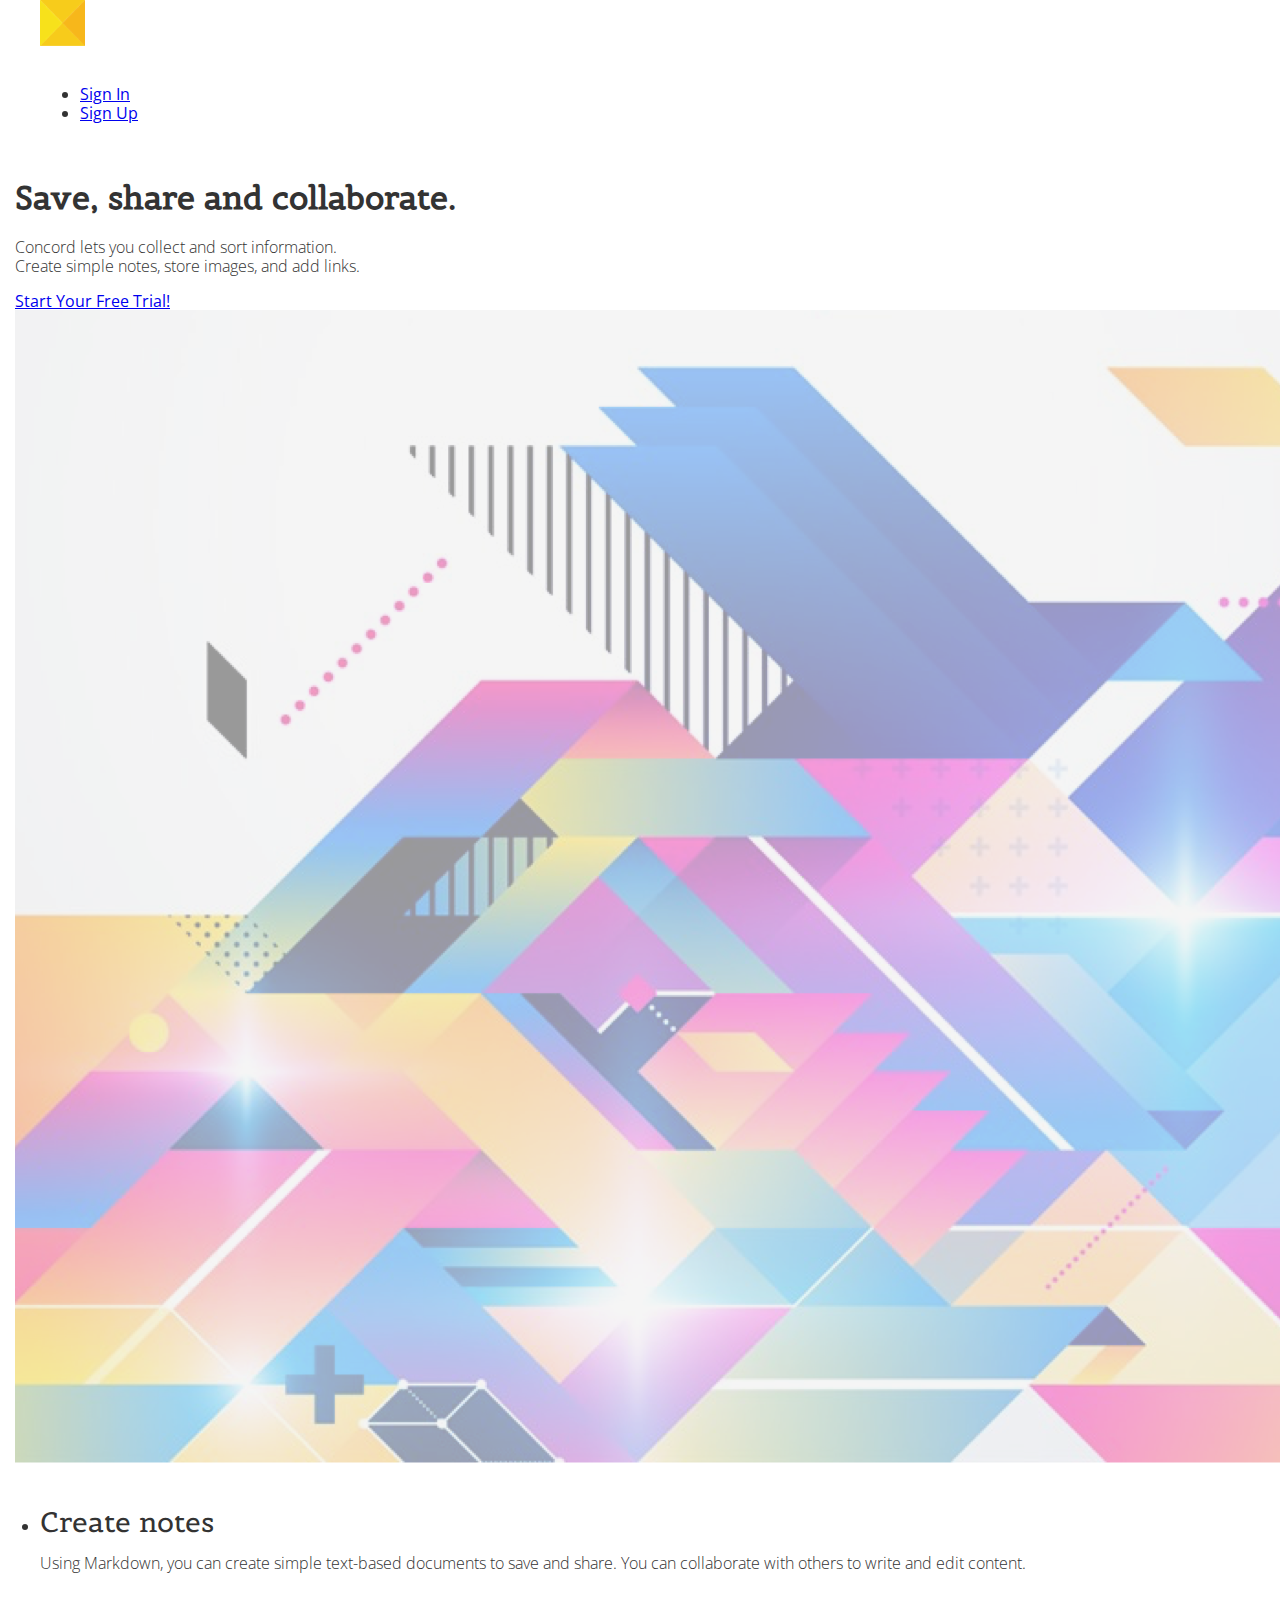
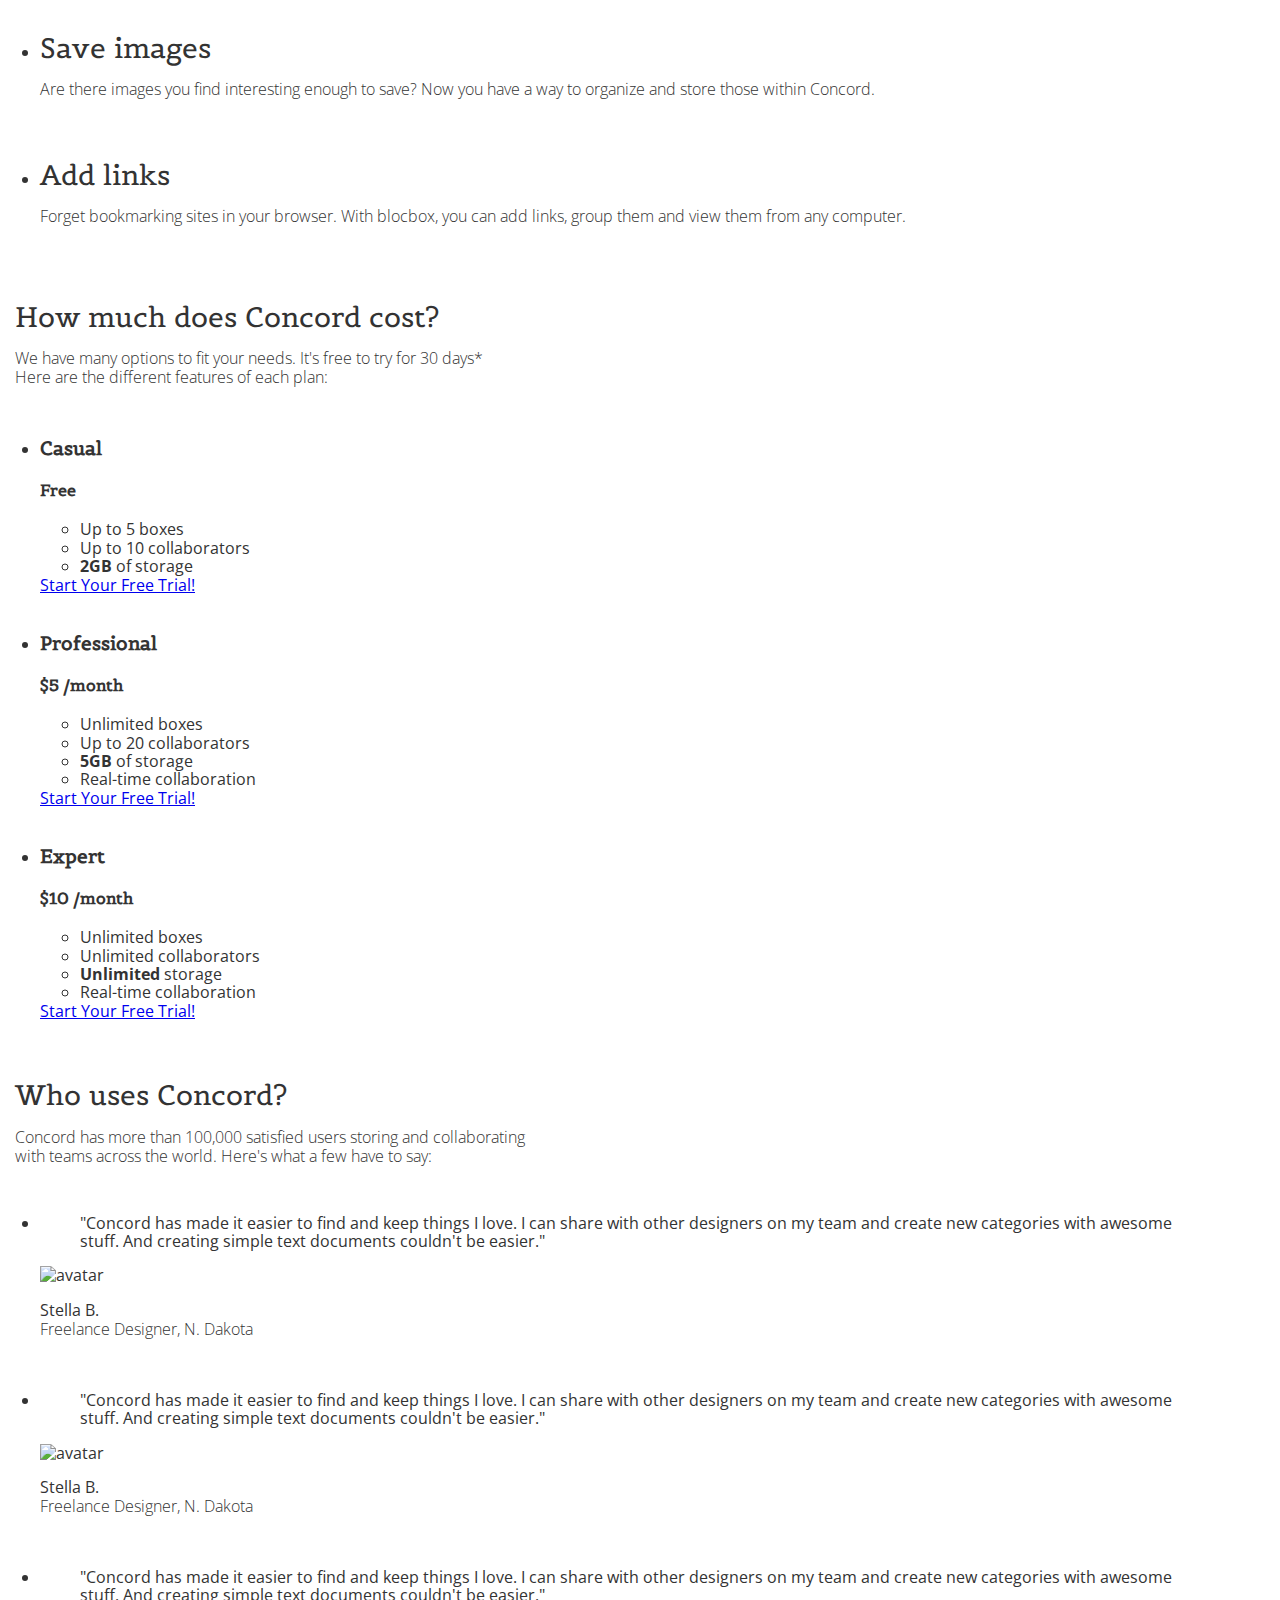
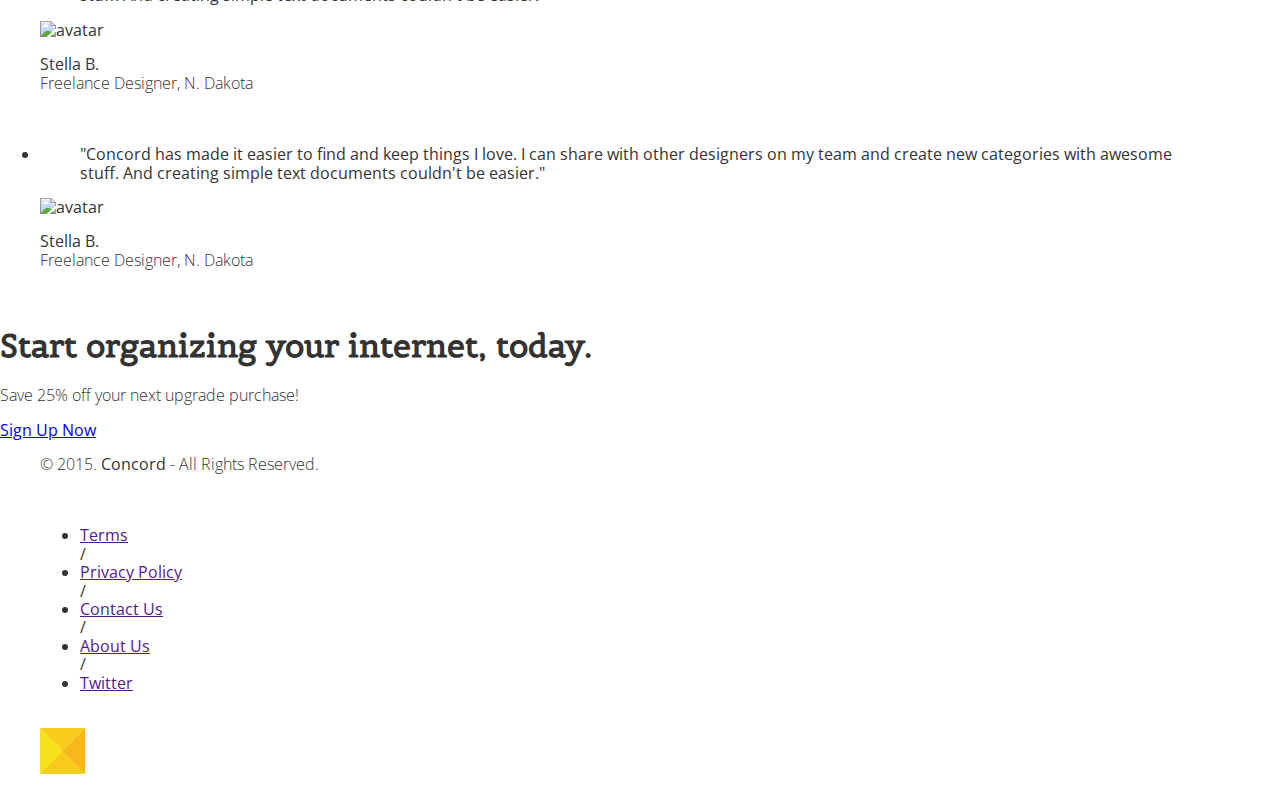
==== index.html @ 10a424c5 "Checkpoint 28 completed" ====
<!DOCTYPE html>
<html lang="en-us">
<head>
  <meta http-equiv="X-UA-Compatible" content="IE=Edge">
  <meta name="viewport" content="width=device-width, initial-scale=1">
  <meta charset="UTF-8">
  <title>Save, share and collaborate | Concord</title>

  <!-- Google Fonts -->
    <link href="https://fonts.googleapis.com/css?family=Belgrano|Open+Sans:300,300i,400,400i,600,600i,700,700i,800,800i" rel="stylesheet">

    <!-- CSS -->
     <link rel="stylesheet" href="css/normalize.css">
     <link rel="stylesheet" href="css/style.css">
     <link rel="stylesheet" href="css/font-awesome.css">

</head>
<body>

  <!-- Hero -->
  <header>
    <nav class="container">
      <div class="one-half">
        <a href="index.html" class="site-logo"><img src="images/logo.png" alt="Concord" /></a>
      </div>
      <div class="one-half">
        <ul>
          <li><a href="signin.html">Sign In</a></li>
          <li class="btn-outline"><a href="signup.html">Sign Up</a></li>
        </ul>
      </div>
    </nav>
    <div class="container hero">
      <h1>Save, share and collaborate.</h1>
      <p>Concord lets you collect and sort information.<br/>Create simple notes, store images, and add links.</p>
      <a href="signup.html" class="btn">Start Your Free Trial!</a>
      <img src="images/tooopen_sy_176732111349.png" alt="Concord" />
    </div>
  </header>

  <main role="main">
  <!-- Benefits -->
  <section class="benefits">
    <ul class="container">
      <li class="one-third">
        <h2>Create notes</h2>
        <p>Using Markdown, you can create simple text-based documents to save and share. You can collaborate with others to write and edit content.</p>
      </li>
      <li class="one-third">
        <h2>Save images</h2>
        <p>Are there images you find interesting enough to save? Now you have a way to organize and store those within Concord.</p>
      </li>
      <li class="one-third">
        <h2>Add links</h2>
        <p>Forget bookmarking sites in your browser. With blocbox, you can add links, group them and view them from any computer.</p>
      </li>
    </ul>
  </section>

  <!-- Pricing -->
  <section class="pricing">
    <div class="container">
      <h2>How much does Concord cost?</h2>
      <p>We have many options to fit your needs. It's free to try for 30 days* <br/>Here are the different features of each plan:</p>
    </div>
    <ul class="container">
      <li class="one-third">
        <div class="box">
          <h3>Casual</h3>
          <h4>Free</h4>
          <ul>
            <li>Up to 5 boxes</li>
            <li>Up to 10 collaborators</li>
            <li><strong>2GB</strong> of storage</li>
          </ul>
          <a href="signup.html" class="btn">Start Your Free Trial!</a>
        </div>
      </li>
      <li class="one-third">
      <div class="box middle">
        <h3>Professional</h3>
        <h4><span>$</span>5 <span class="month">/month</span></h4>
        <ul>
          <li>Unlimited boxes</li>
          <li>Up to 20 collaborators</li>
          <li><strong>5GB</strong> of storage</li>
          <li>Real-time collaboration</li>
        </ul>
        <a href="signup.html" class="btn">Start Your Free Trial!</a>
      </div>
    </li>
    <li class="one-third">
      <div class="box">
        <h3>Expert</h3>
        <h4><span>$</span>10 <span class="month">/month</span></h4>
        <ul>
          <li>Unlimited boxes</li>
          <li>Unlimited collaborators</li>
          <li><strong>Unlimited</strong> storage</li>
          <li>Real-time collaboration</li>
        </ul>
        <a href="signup.html" class="btn">Start Your Free Trial!</a>
      </div>
    </li>
    </ul>
  </section>

  <!-- Testimonials -->
 <section class="testimonials">
   <div class="container">
     <h2>Who uses Concord?</h2>
     <p>Concord has more than 100,000 satisfied users storing and collaborating<br/> with teams across the world. Here's what a few have to say:</p>
   </div>
   <ul class="container">
     <li class="one-fourth">
       <blockquote>"Concord has made it easier to find and keep things I love. I can share with other designers on my team and create new categories with awesome stuff. And creating simple text documents couldn't be easier."
       </blockquote>
       <img src="https://s3.amazonaws.com/uifaces/faces/twitter/jsa/128.jpg" alt="avatar">
       <p class="name"><strong>Stella B.</strong><br/>Freelance Designer, N. Dakota</p>
     </li>
     <li class="one-fourth">
  <blockquote>"Concord has made it easier to find and keep things I love. I can share with other designers on my team and create new categories with awesome stuff. And creating simple text documents couldn't be easier."
  </blockquote>
  <img src="https://s3.amazonaws.com/uifaces/faces/twitter/jsa/128.jpg" alt="avatar">
  <p class="name"><strong>Stella B.</strong><br/>Freelance Designer, N. Dakota</p>
</li>
<li class="one-fourth">
  <blockquote>"Concord has made it easier to find and keep things I love. I can share with other designers on my team and create new categories with awesome stuff. And creating simple text documents couldn't be easier."
  </blockquote>
  <img src="https://s3.amazonaws.com/uifaces/faces/twitter/jsa/128.jpg" alt="avatar">
  <p class="name"><strong>Stella B.</strong><br/>Freelance Designer, N. Dakota</p>
</li>
<li class="one-fourth">
  <blockquote>"Concord has made it easier to find and keep things I love. I can share with other designers on my team and create new categories with awesome stuff. And creating simple text documents couldn't be easier."
  </blockquote>
  <img src="https://s3.amazonaws.com/uifaces/faces/twitter/jsa/128.jpg" alt="avatar">
  <p class="name"><strong>Stella B.</strong><br/>Freelance Designer, N. Dakota</p>
</li>
  </ul>
 </section>

</main>

<h1>Start organizing your internet, today.</h1>
<p>Save 25% off your next upgrade purchase!</p>
<a href="signup.html" class="btn">Sign Up Now</a>

<!-- Footer -->
<footer>
  <div class="container footer-nav-block">
      <div class="left-footer-block one-third">
        <p class="copyright-block">&copy; 2015. <strong>Concord</strong> - All Rights Reserved.</p>
      </div>
      <nav class="link-block middle-footer-block one-third">
        <ul>
          <li><a href="">Terms</a></li> /
          <li><a href="">Privacy Policy</a></li> /
          <li><a href="">Contact Us</a></li> /
          <li><a href="">About Us</a></li> /
          <li><a href="">Twitter</a></li>
        </ul>
      </nav>
      <div class="right-footer-block one-third">
        <img class="logo" src="images/logo.png" alt="Concord" />
      </div>
  </div>
</footer>


</body>
</html>
---- css/style.css ----
html, body{
  overflow-x: hidden;
}
body {
  font-family: 'Open Sans', sans-serif;
  color:#333333;
}
h1, h2, h3, h4, h5, h6 {
  font-family: 'Belgrano', serif;
}
h2 {
  font-size:28px;
  font-weight: normal;
  margin-bottom: 5px;
}
p {
  font-size:16px;
  line-height: 19px;
  font-weight: 100;
}

/* GRID */
 .container {
   margin-right: auto;
   margin-left: auto;
   padding-left: 15px;
   padding-right: 15px;
   position: relative;
 }
 .container:before,
 .container:after {
   content: " ";
   display: table;
 }
 .container:after {
   clear: both;
 }
 .one-half, .one-third, .one-fourth {
   width:96%;
   float:left;
   position:relative;
   min-height: 1px;
   margin:0 2% 20px;
 }
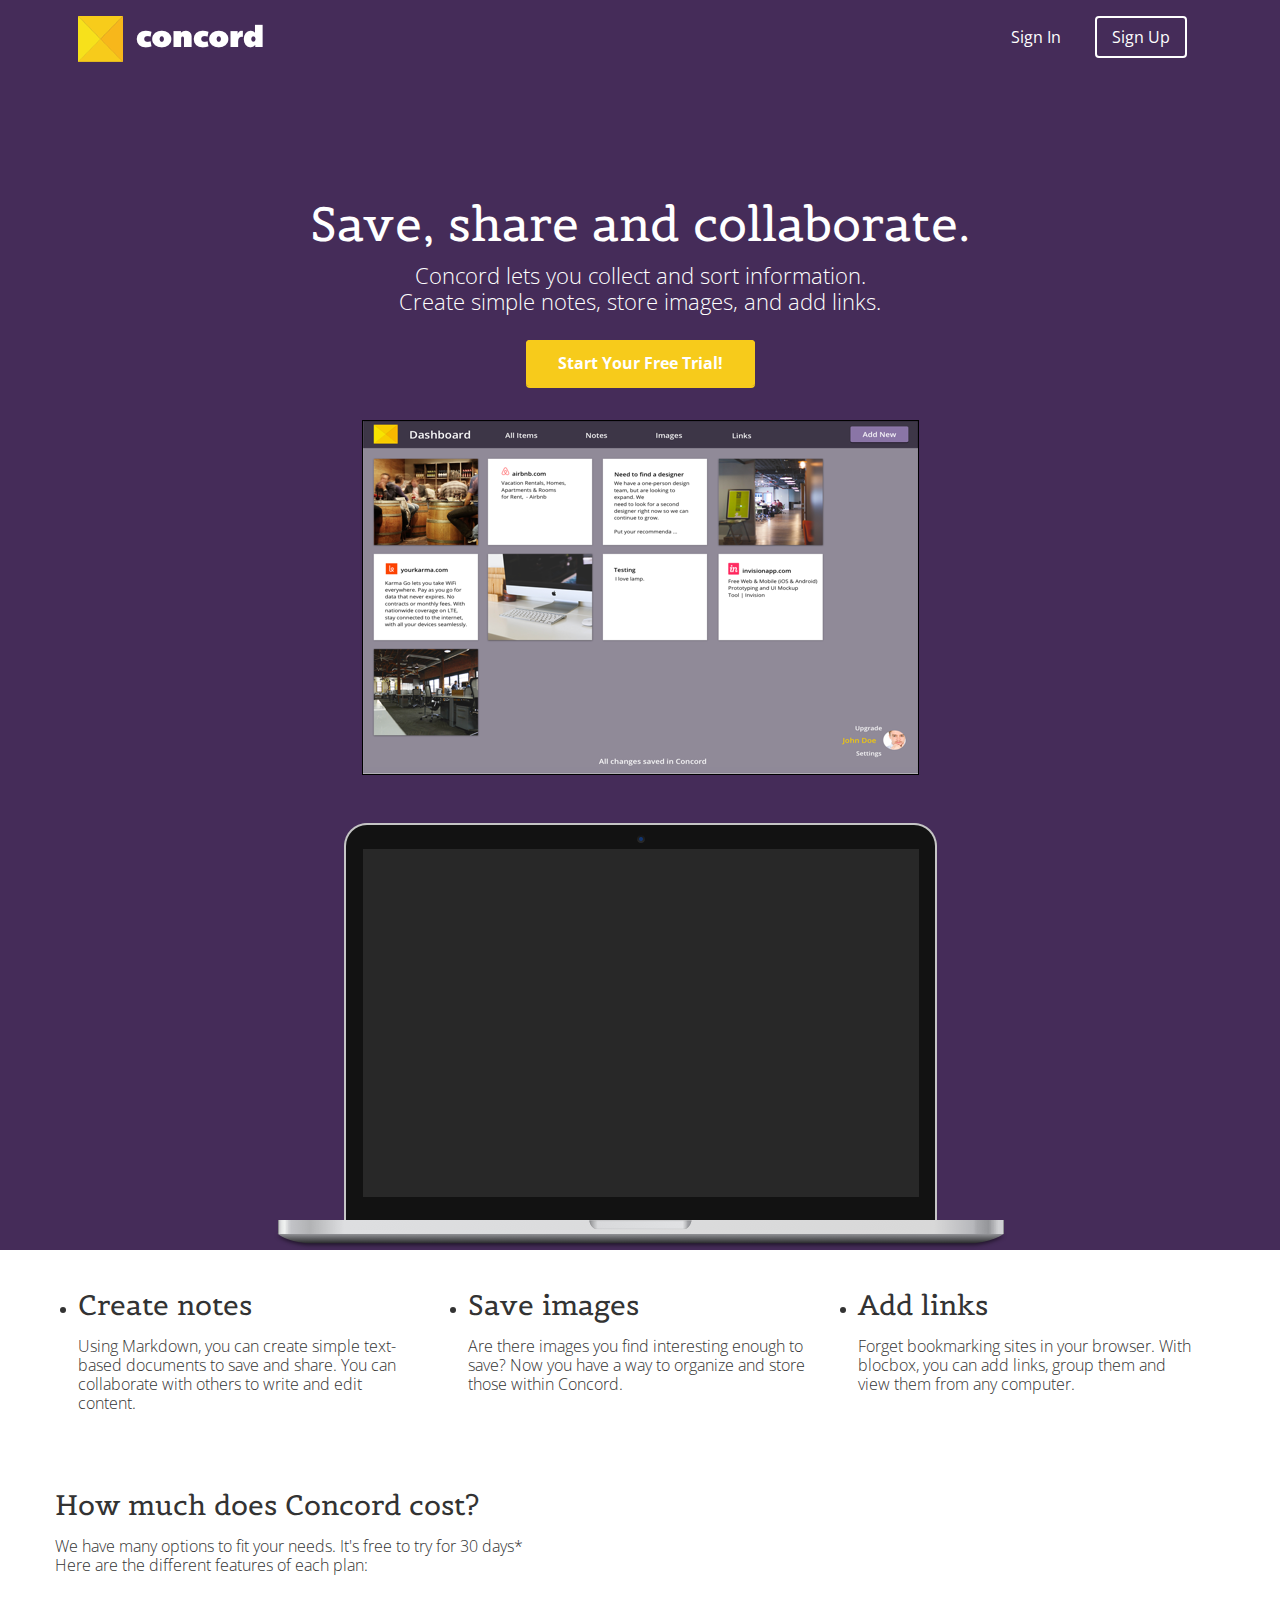
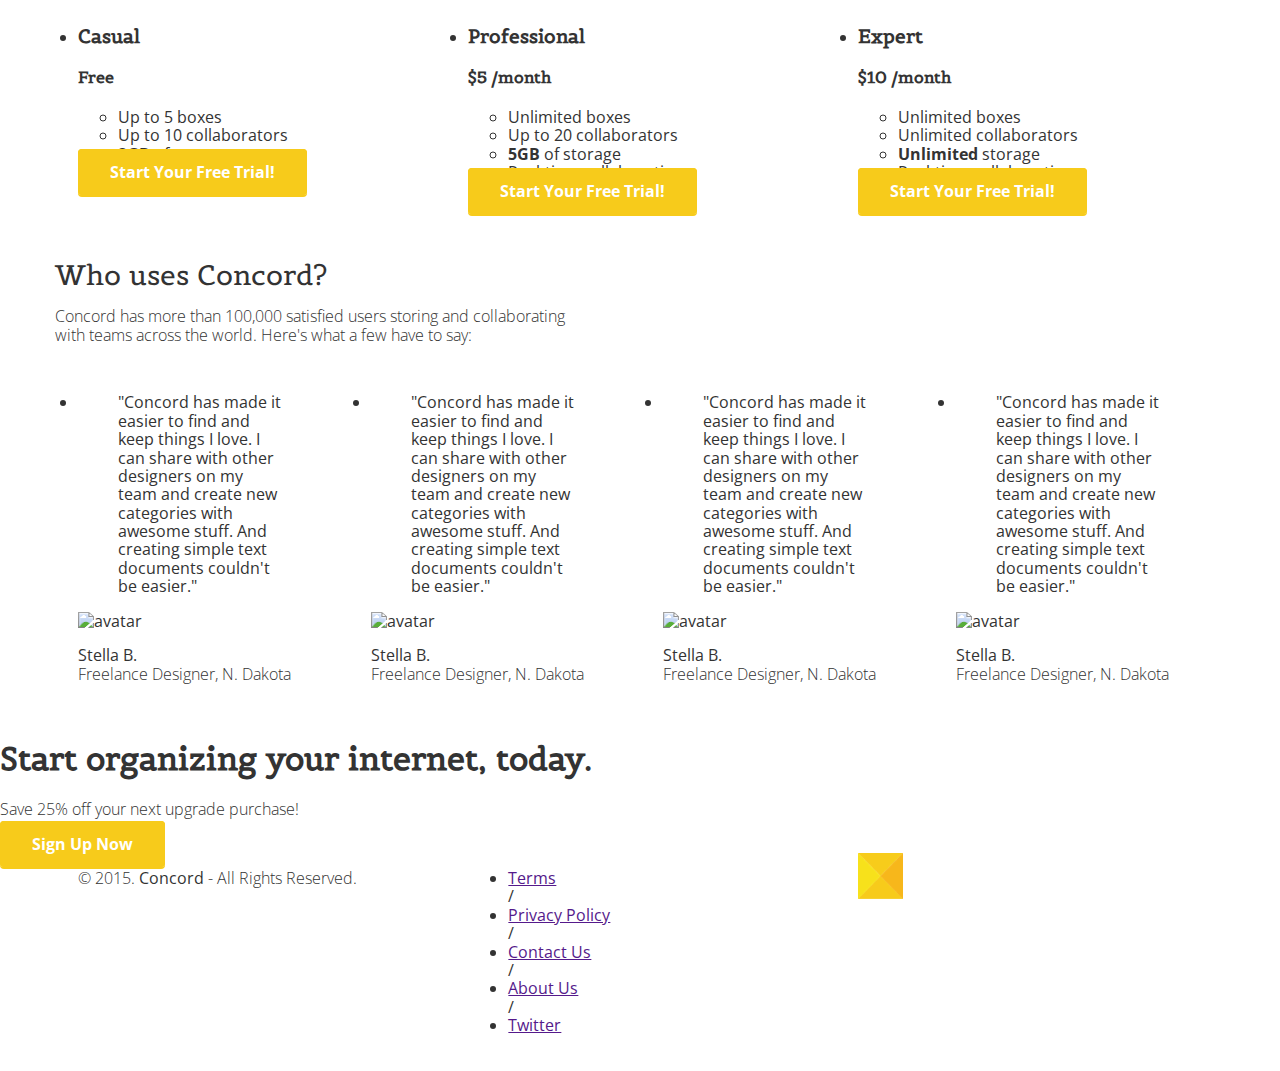
==== commit d9298294: "Checkpoint 29 completed" ====
--- a/index.html
+++ b/index.html
@@ -1,6 +1,7 @@
 <!DOCTYPE html>
 <html lang="en-us">
 <head>
+
   <meta http-equiv="X-UA-Compatible" content="IE=Edge">
   <meta name="viewport" content="width=device-width, initial-scale=1">
   <meta charset="UTF-8">
@@ -13,6 +14,7 @@
      <link rel="stylesheet" href="css/normalize.css">
      <link rel="stylesheet" href="css/style.css">
      <link rel="stylesheet" href="css/font-awesome.css">
+     <link rel="stylesheet" href="animate.min.css">
 
 </head>
 <body>
@@ -31,10 +33,11 @@
       </div>
     </nav>
     <div class="container hero">
-      <h1>Save, share and collaborate.</h1>
+      <h1 class="animated infinite fadeIn">Save, share and collaborate.</h1>
       <p>Concord lets you collect and sort information.<br/>Create simple notes, store images, and add links.</p>
       <a href="signup.html" class="btn">Start Your Free Trial!</a>
-      <img src="images/tooopen_sy_176732111349.png" alt="Concord" />
+      <img src="images/Screen Shot 2017-08-14 at 9.36.51 PM.png" alt="Concord" />
+      <img src="images/macbook pro retina.png" alt="Concord" />
     </div>
   </header>
 
--- a/css/style.css
+++ b/css/style.css
@@ -5,9 +5,11 @@
   font-family: 'Open Sans', sans-serif;
   color:#333333;
 }
+
 h1, h2, h3, h4, h5, h6 {
   font-family: 'Belgrano', serif;
 }
+
 h2 {
   font-size:28px;
   font-weight: normal;
@@ -42,3 +44,97 @@
    min-height: 1px;
    margin:0 2% 20px;
  }
+
+ @media (min-width: 768px) {
+  .container {
+    width: 750px;
+  }
+}
+@media (min-width: 992px) {
+  .container {
+    width: 970px;
+  }
+  .one-half {
+    width:46%;
+  }
+  .one-third {
+    width:29.33333%;
+  }
+  .one-fourth {
+    width:21%;
+  }
+}
+@media (min-width: 1200px) {
+  .container {
+    width: 1170px;
+  }
+}
+
+/* HEADER */
+header {
+  color:#FFFFFF;
+  background: #452C59;
+  background-image: linear-gradient(206deg, #452C59 0%, #452C59 94%);
+}
+header nav {
+  padding:1em 0;
+}
+header nav ul {
+  display:inline;
+  text-align: right;
+  float:right;
+  margin:0;
+}
+header nav ul > li {
+  list-style-type: none;
+  display: inline-block;
+  margin:0 15px;
+}
+header nav ul > li.btn-outline {
+  padding:10px 15px;
+  border:2px solid #FFFFFF;
+  border-radius: 4px;
+}
+header nav ul > li.btn-outline:hover {
+  background:#FFFFFF;
+}
+header nav ul > li > a {
+  color:#FFFFFF;
+  text-decoration: none;
+}
+header nav ul > li.btn-outline:hover > a {
+  color:#34495E;
+}
+
+header .hero {
+  text-align: center;
+  display:block;
+  position: relative;
+}
+header .hero h1 {
+  font-size:48px;
+  font-weight: normal;
+  margin:95px 0 0;
+}
+header .hero p {
+  font-size: 22px;
+  line-height: 26px;
+  font-weight: 100;
+  margin:10px 0 40px;
+}
+header .hero img {
+  display: block;
+  margin:3em auto 0;
+}
+
+/* BUTTONS */
+.btn {
+  border-radius: 4px;
+  color:#FFFFFF;
+  font-weight: 700;
+  text-decoration: none;
+  padding:10px 30px;
+  background: #F7CB1B;
+  border: 2px solid #F7CB1B;
+  box-shadow: 0px 2px 0px 0px #F7CB1B;
+}
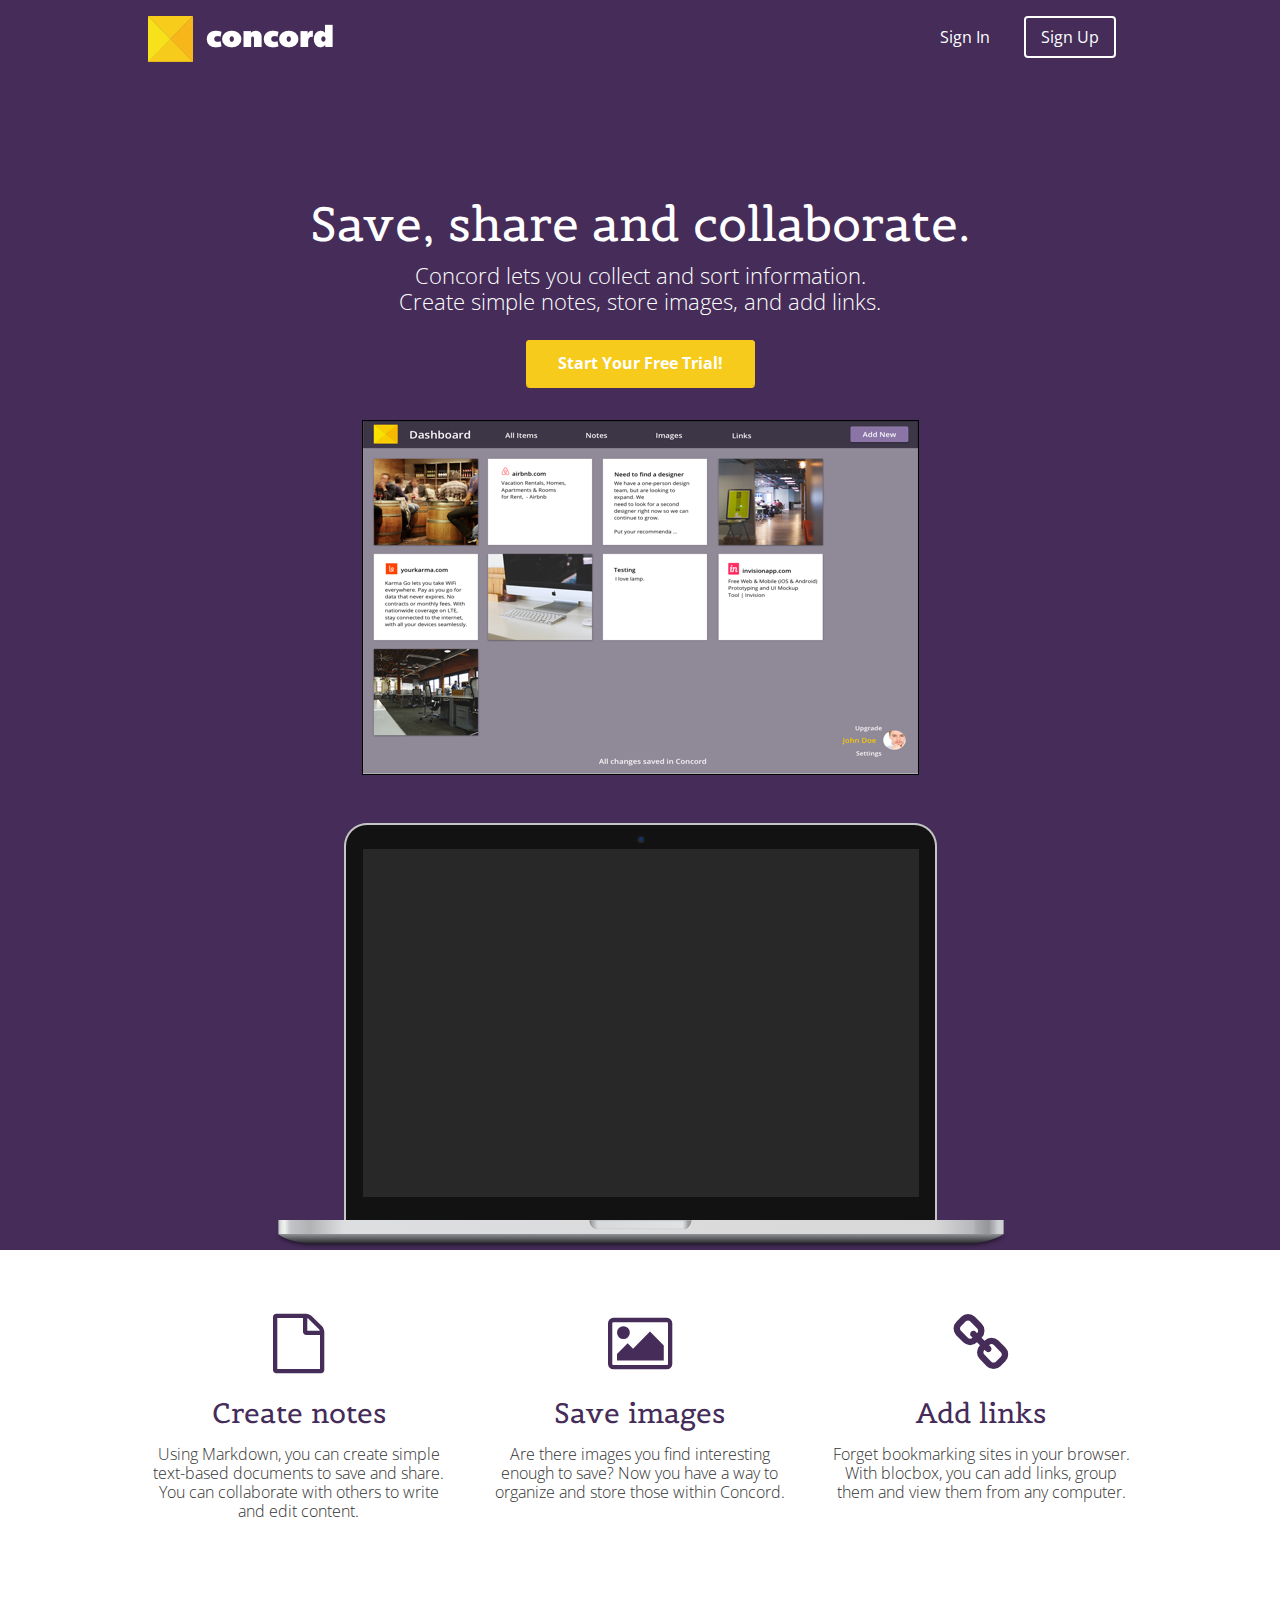
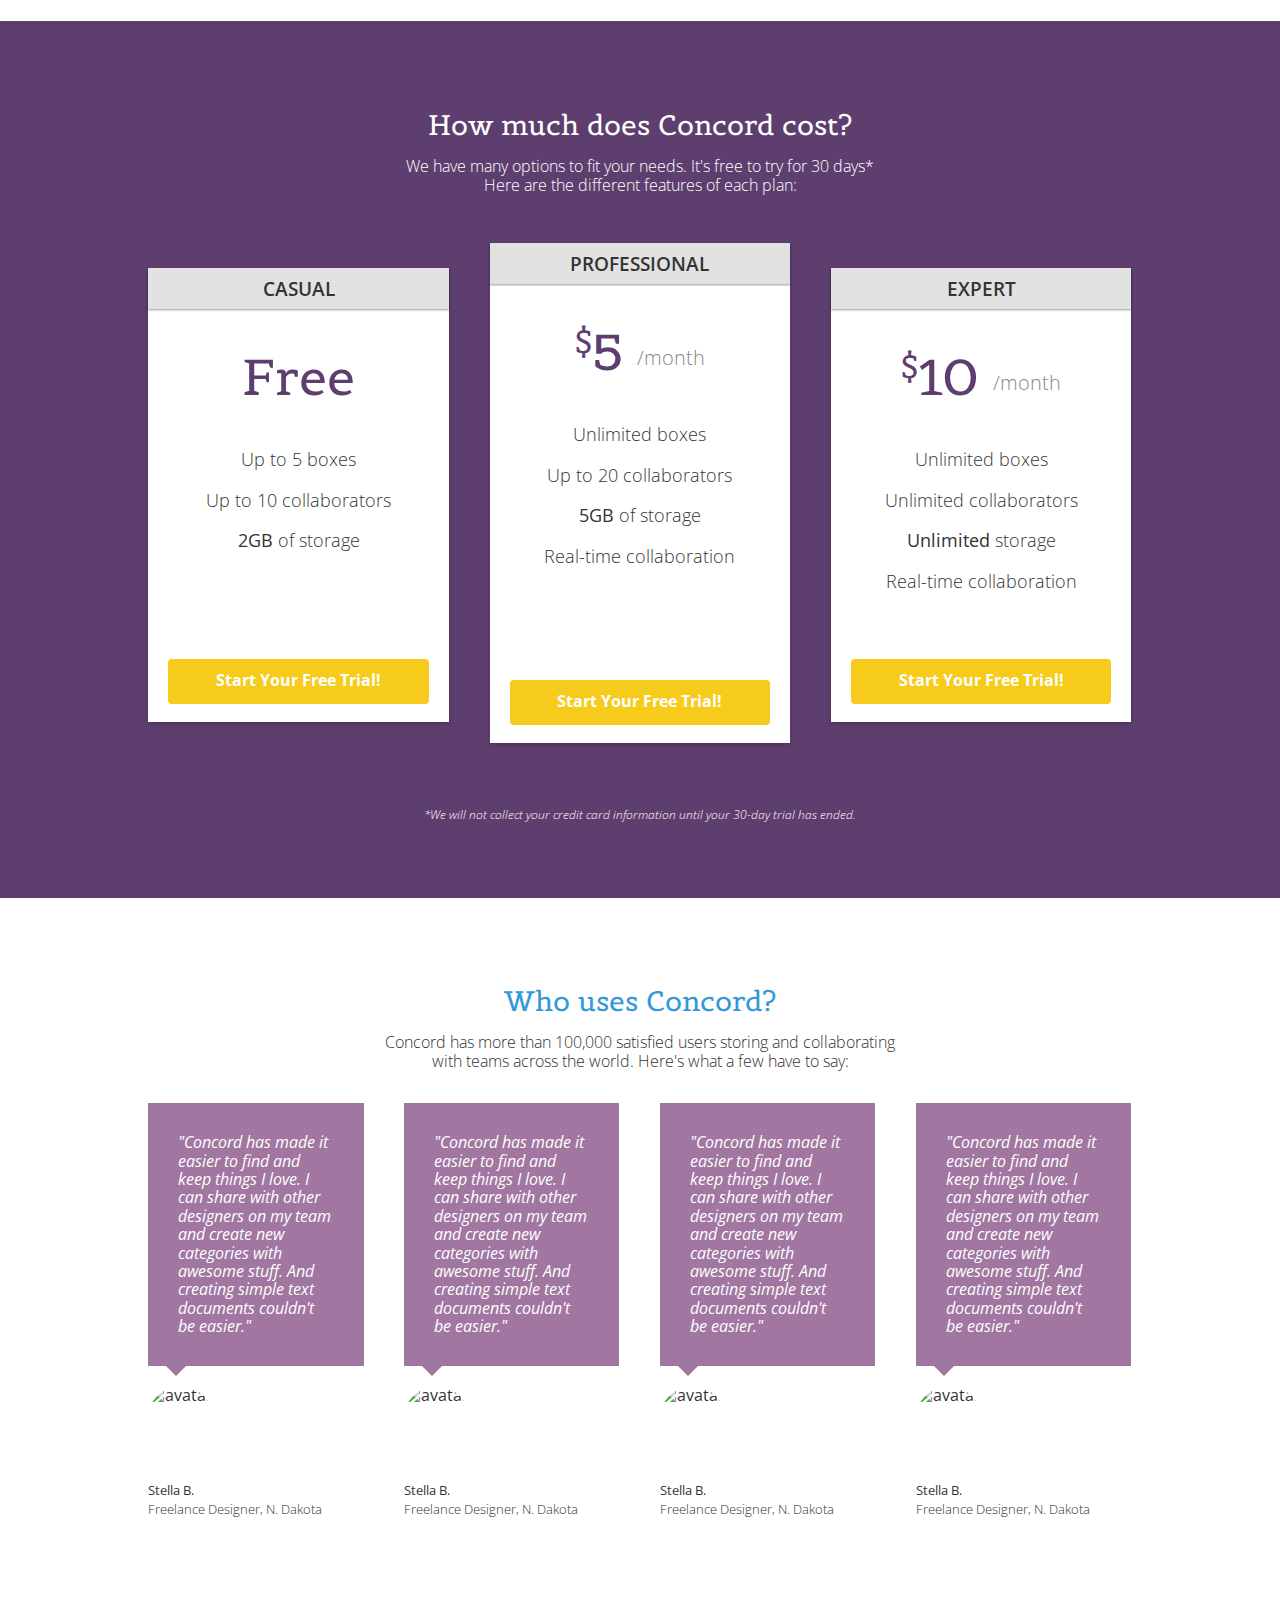
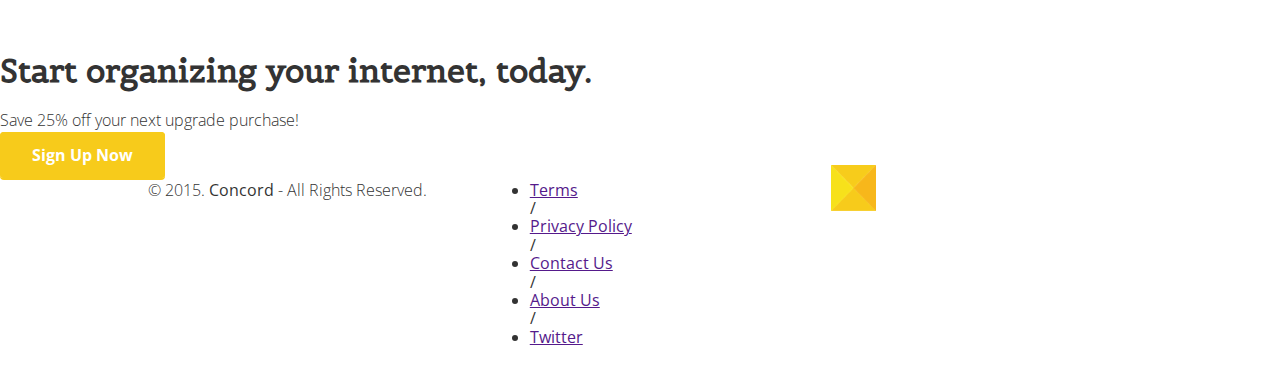
==== commit fa88acd1: "Checkpoint 30 completed" ====
--- a/index.html
+++ b/index.html
@@ -46,14 +46,17 @@
   <section class="benefits">
     <ul class="container">
       <li class="one-third">
+        <i class="fa fa-file-o"></i>
         <h2>Create notes</h2>
         <p>Using Markdown, you can create simple text-based documents to save and share. You can collaborate with others to write and edit content.</p>
       </li>
       <li class="one-third">
+        <i class="fa fa-picture-o"></i>
         <h2>Save images</h2>
         <p>Are there images you find interesting enough to save? Now you have a way to organize and store those within Concord.</p>
       </li>
       <li class="one-third">
+        <i class="fa fa-link"></i>
         <h2>Add links</h2>
         <p>Forget bookmarking sites in your browser. With blocbox, you can add links, group them and view them from any computer.</p>
       </li>
@@ -106,6 +109,9 @@
       </div>
     </li>
     </ul>
+    <div class="container">
+  <p class="small">*We will not collect your credit card information until your 30-day trial has ended.</p>
+</div>
   </section>
 
   <!-- Testimonials -->
--- a/css/style.css
+++ b/css/style.css
@@ -45,14 +45,14 @@
    margin:0 2% 20px;
  }
 
- @media (min-width: 768px) {
+ @media (min-width: 375px) {
   .container {
-    width: 750px;
-  }
-}
-@media (min-width: 992px) {
+    width: 667px;
+  }
+}
+@media (min-width: 768px) {
   .container {
-    width: 970px;
+    width: 1024px;
   }
   .one-half {
     width:46%;
@@ -64,9 +64,9 @@
     width:21%;
   }
 }
-@media (min-width: 1200px) {
+@media (min-width: 1024px) {
   .container {
-    width: 1170px;
+    width: 1024px;
   }
 }
 
@@ -138,3 +138,159 @@
   border: 2px solid #F7CB1B;
   box-shadow: 0px 2px 0px 0px #F7CB1B;
 }
+
+/* BENEFITS */
+.benefits {
+  text-align: center;
+  display:block;
+  position:relative;
+}
+.benefits ul {
+  margin: 0 auto;
+  padding:4em 0;
+}
+.benefits ul li {
+  list-style-type: none;
+  display: inline-block;
+}
+.benefits i {
+  color:#452C59;
+  font-size:60px;
+  margin:0;
+  vertical-align: middle;
+}
+.benefits h2 {
+  color:#452C59;
+}
+
+/* PRICING */
+.pricing {
+  background: #5E3E6E url("../images/background.png") top center no-repeat;
+  background: url("../images/background.png") top center no-repeat, linear-gradient(206deg, #5E3E6E 0%, #5E3E6E 94%);
+  background-size:cover;
+  text-align: center;
+  padding:4em 0;
+}
+.pricing h2, .pricing p {
+  color:#FFFFFF;
+}
+.pricing ul {
+  margin:0 auto;
+  padding:2em 0;
+}
+.pricing ul li {
+  list-style-type: none;
+}
+
+.box {
+  padding:0 15px 15px;
+  background: #FFFFFF;
+  box-shadow: 0px 2px 4px 0px rgba(0,0,0,0.20);
+  min-height: 439px;
+  position: relative;
+  margin-top: 25px;
+}
+.box.middle {
+  min-height: 485px;
+  margin-top:0px;
+}
+.box h3 {
+  font-family: 'Open Sans', sans-serif;
+  font-weight: 600;
+  text-transform: uppercase;
+  background: #E2E2E2;
+  box-shadow: 0px 1px 2px 0px rgba(0,0,0,0.40);
+  left:0;
+  right:0;
+  top:0;
+  text-align: center;
+  margin:0 -15px 40px;
+  padding:10px 0;
+}
+
+.box h4 {
+  font-size:50px;
+  font-weight: normal;
+  margin:40px 0 10px;
+  color:#5E3E6E;
+}
+.box h4 span {
+  font-size:32px;
+  vertical-align: top;
+}
+.box h4 span.month {
+  font-family: 'Open Sans', sans-serif;
+  font-weight: 100;
+  color:#888888;
+  font-size:20px;
+  vertical-align: middle;
+}
+.box ul li {
+  font-size:18px;
+  margin-bottom:20px;
+  font-weight: 100;
+}
+
+.box .btn {
+  position:absolute;
+  bottom:20px;
+  left:20px;
+  right:20px;
+}
+.small {
+  font-size: 12px;
+  color: #FEFEFE;
+  line-height: 15px;
+  font-style:italic;
+}
+
+/* TESTIMONIALS */
+.testimonials {
+  padding:4em 0;
+  text-align: center;
+}
+.testimonials h2 {
+  color:#3498DB;
+}
+.testimonials ul li {
+  list-style-type: none;
+}
+.testimonials blockquote {
+  color:#FFFFFF;
+  text-align: left;
+  font-style: italic;
+  background:#A177A1;
+  position: relative;
+  padding:30px;
+  width:auto;
+  margin:0;
+}
+.testimonials blockquote:after {
+  top: 100%;
+  left: 13%;
+  border: solid transparent;
+  content: " ";
+  height: 0;
+  width: 0;
+  position: absolute;
+  pointer-events: none;
+  border-top-color: #A177A1;
+  border-width: 10px;
+  margin-left: -10px;
+}
+
+.testimonials img {
+  height: 65px;
+  width: 65px;
+  border-radius:50%;
+  float: left;
+  display: inline-block;
+  margin:20px 10px 0 0;
+}
+.testimonials p.name {
+  float: left;
+  display: inline-block;
+  text-align: left;
+  font-size:13px;
+  margin-top: 30px;
+}
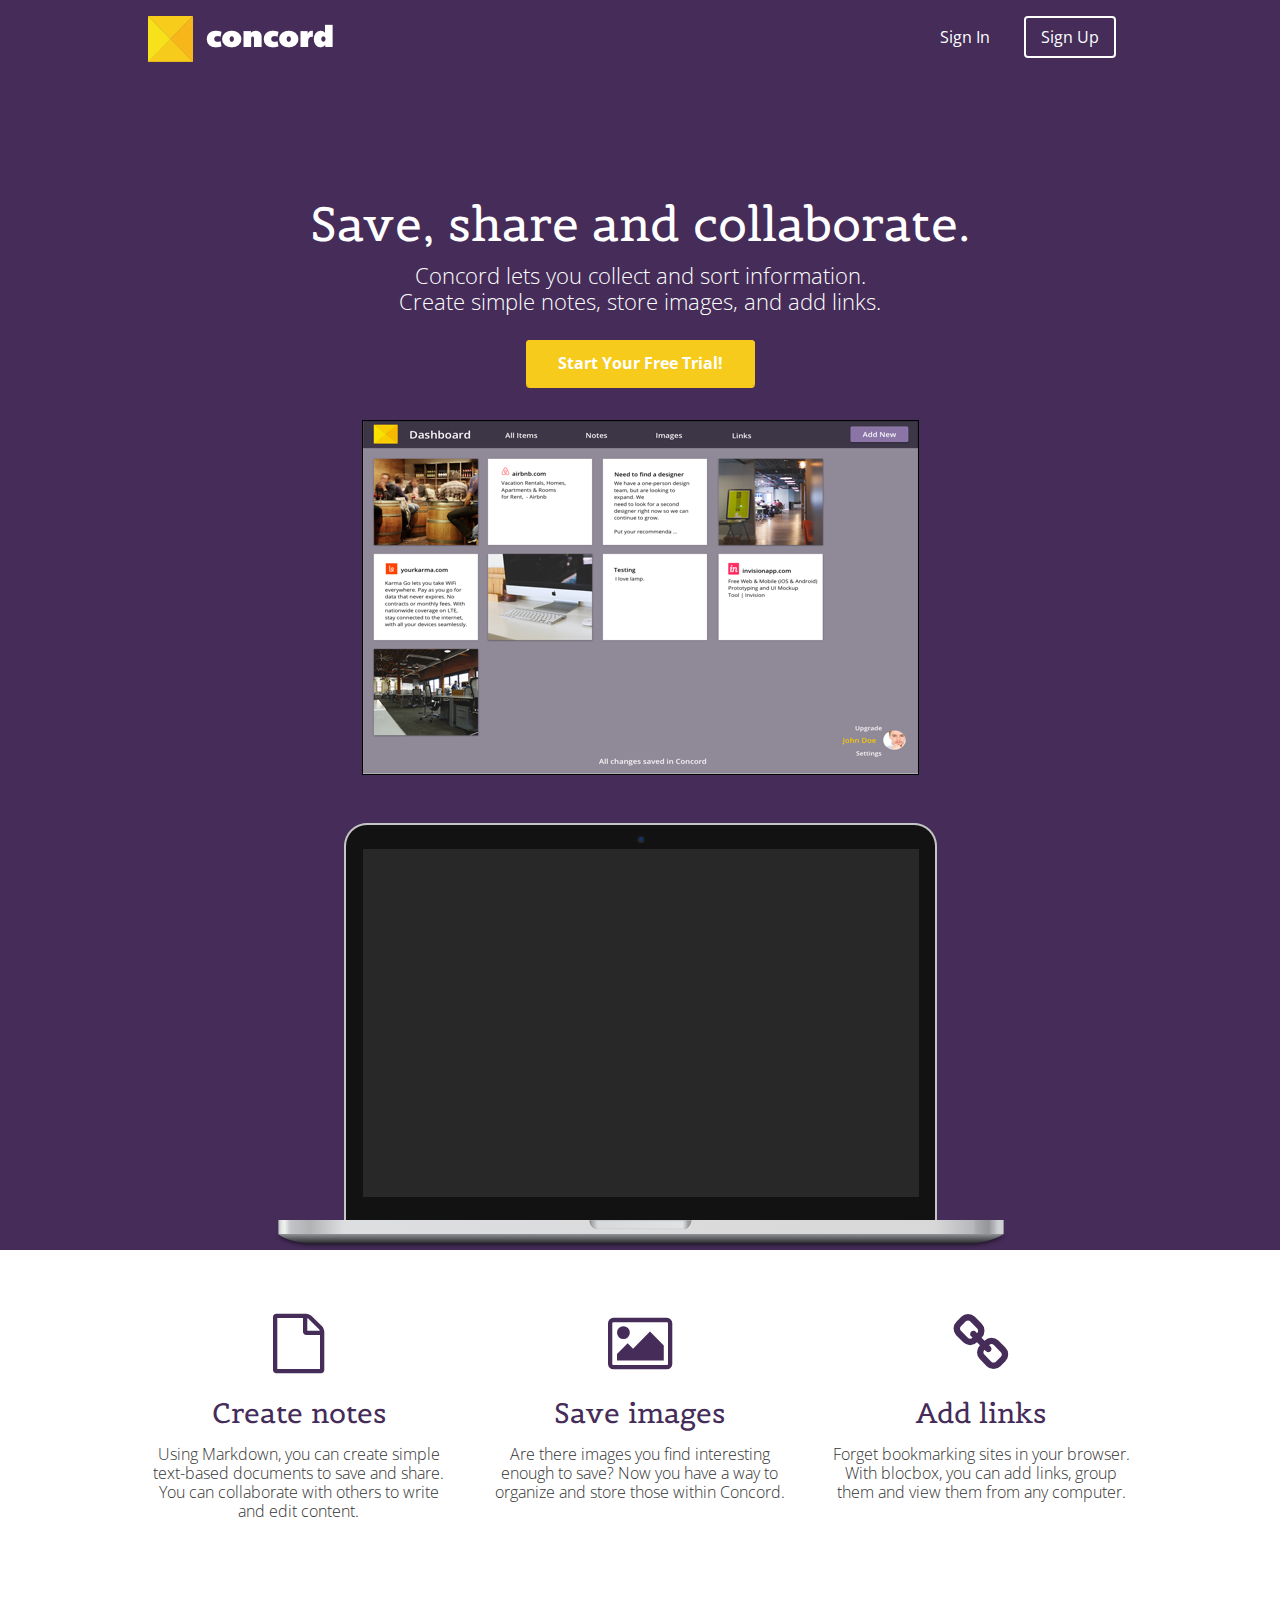
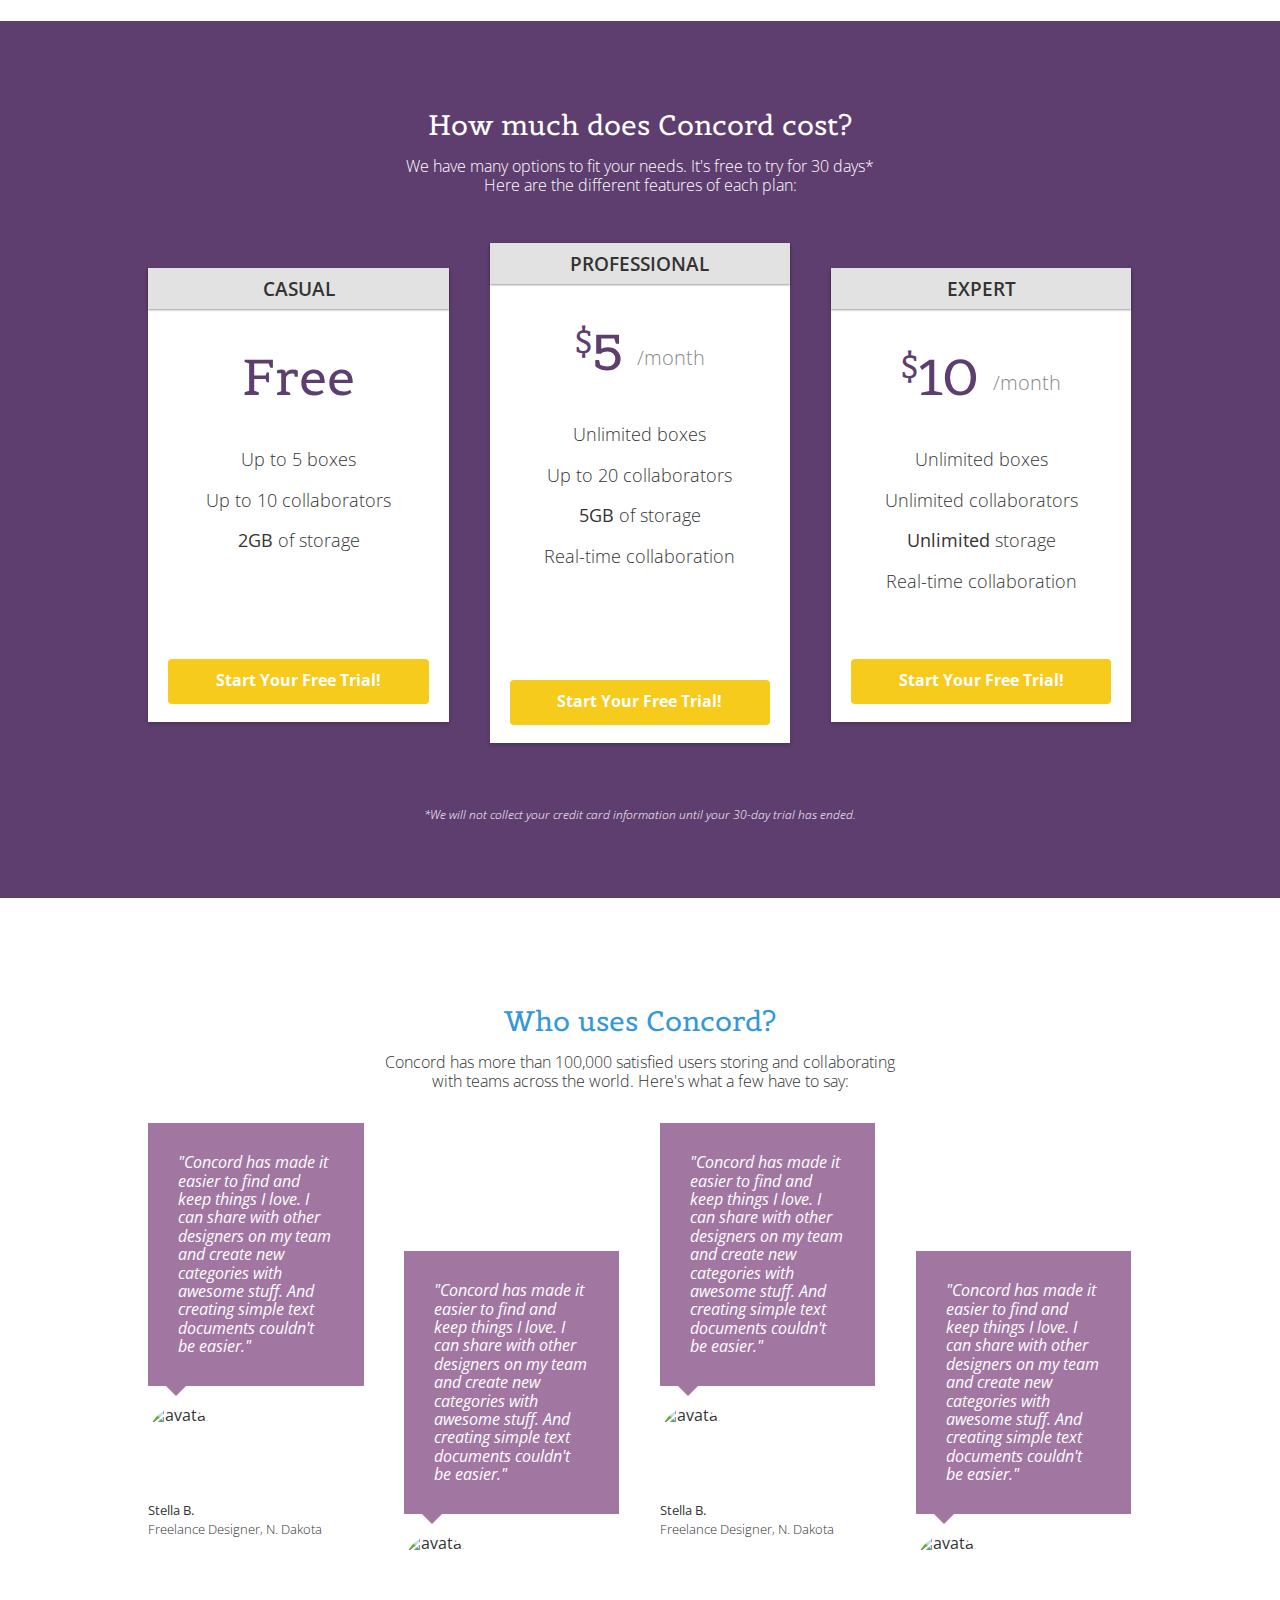
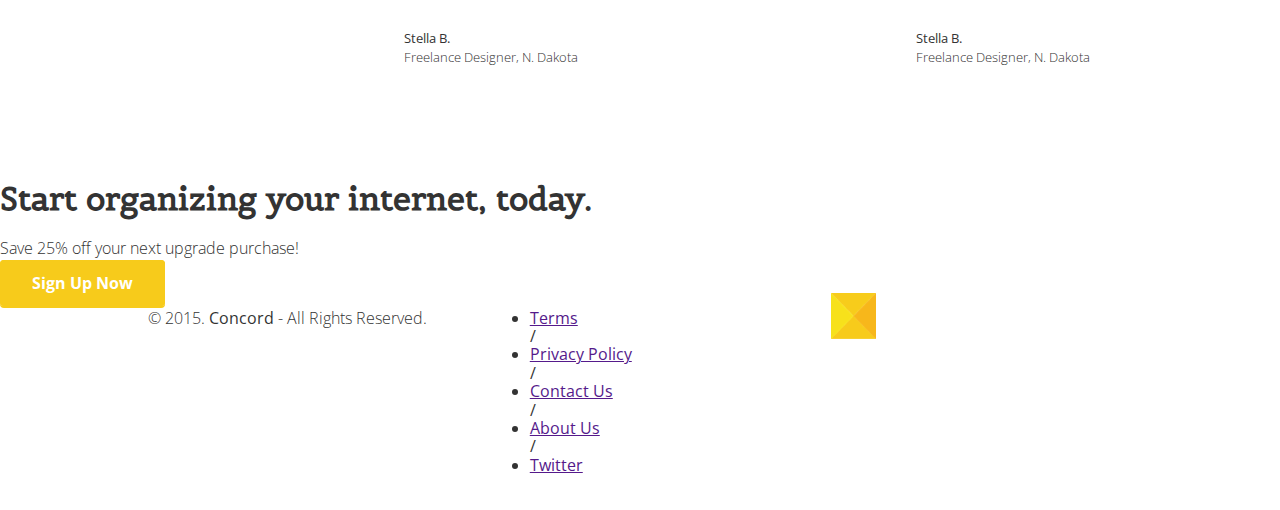
==== commit 545c89b9: "Homepage styling completed" ====
--- a/index.html
+++ b/index.html
@@ -128,6 +128,8 @@
        <p class="name"><strong>Stella B.</strong><br/>Freelance Designer, N. Dakota</p>
      </li>
      <li class="one-fourth">
+       <div class="testimonials">
+     </div>
   <blockquote>"Concord has made it easier to find and keep things I love. I can share with other designers on my team and create new categories with awesome stuff. And creating simple text documents couldn't be easier."
   </blockquote>
   <img src="https://s3.amazonaws.com/uifaces/faces/twitter/jsa/128.jpg" alt="avatar">
@@ -140,6 +142,8 @@
   <p class="name"><strong>Stella B.</strong><br/>Freelance Designer, N. Dakota</p>
 </li>
 <li class="one-fourth">
+  <div class="testimonials">
+</div>
   <blockquote>"Concord has made it easier to find and keep things I love. I can share with other designers on my team and create new categories with awesome stuff. And creating simple text documents couldn't be easier."
   </blockquote>
   <img src="https://s3.amazonaws.com/uifaces/faces/twitter/jsa/128.jpg" alt="avatar">
--- a/css/style.css
+++ b/css/style.css
@@ -127,6 +127,7 @@
   margin:3em auto 0;
 }
 
+
 /* BUTTONS */
 .btn {
   border-radius: 4px;
@@ -248,12 +249,15 @@
 .testimonials {
   padding:4em 0;
   text-align: center;
+  position: relative;
+  top: 20px;
 }
 .testimonials h2 {
   color:#3498DB;
 }
 .testimonials ul li {
   list-style-type: none;
+
 }
 .testimonials blockquote {
   color:#FFFFFF;
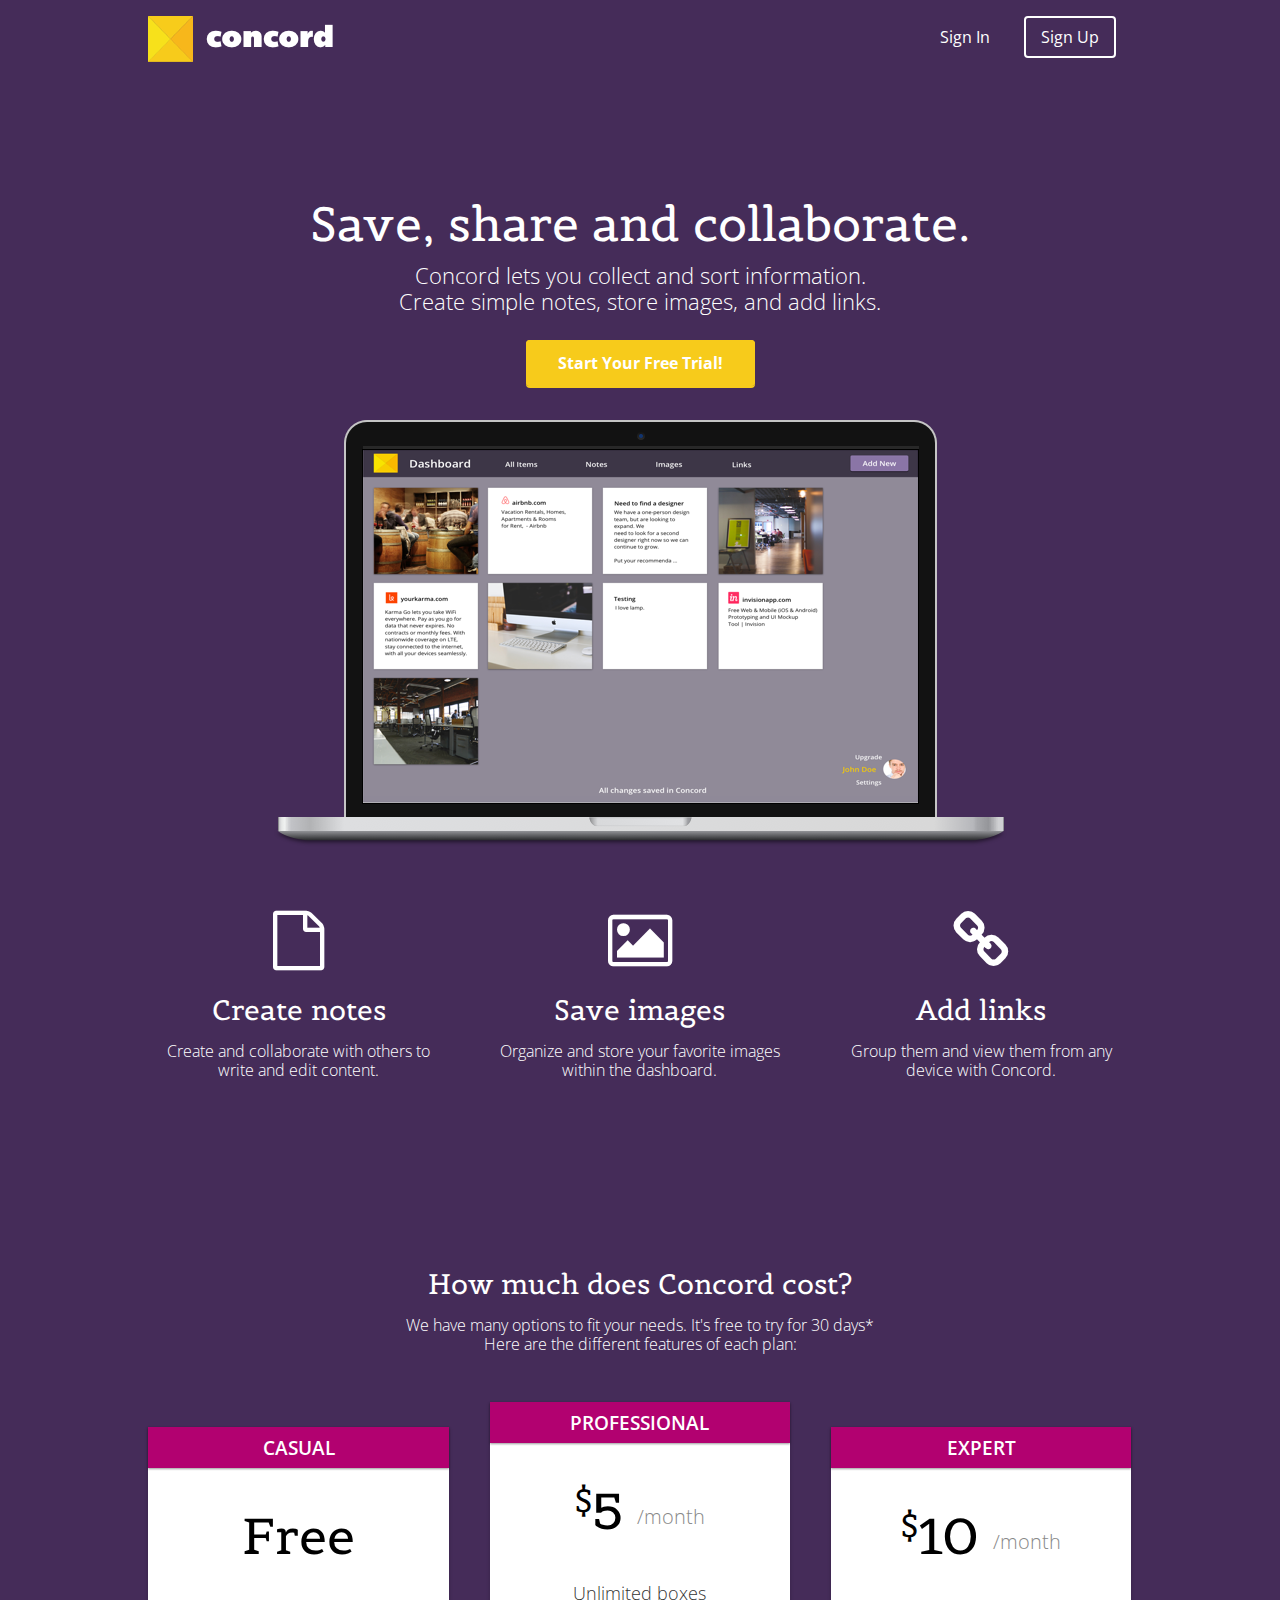
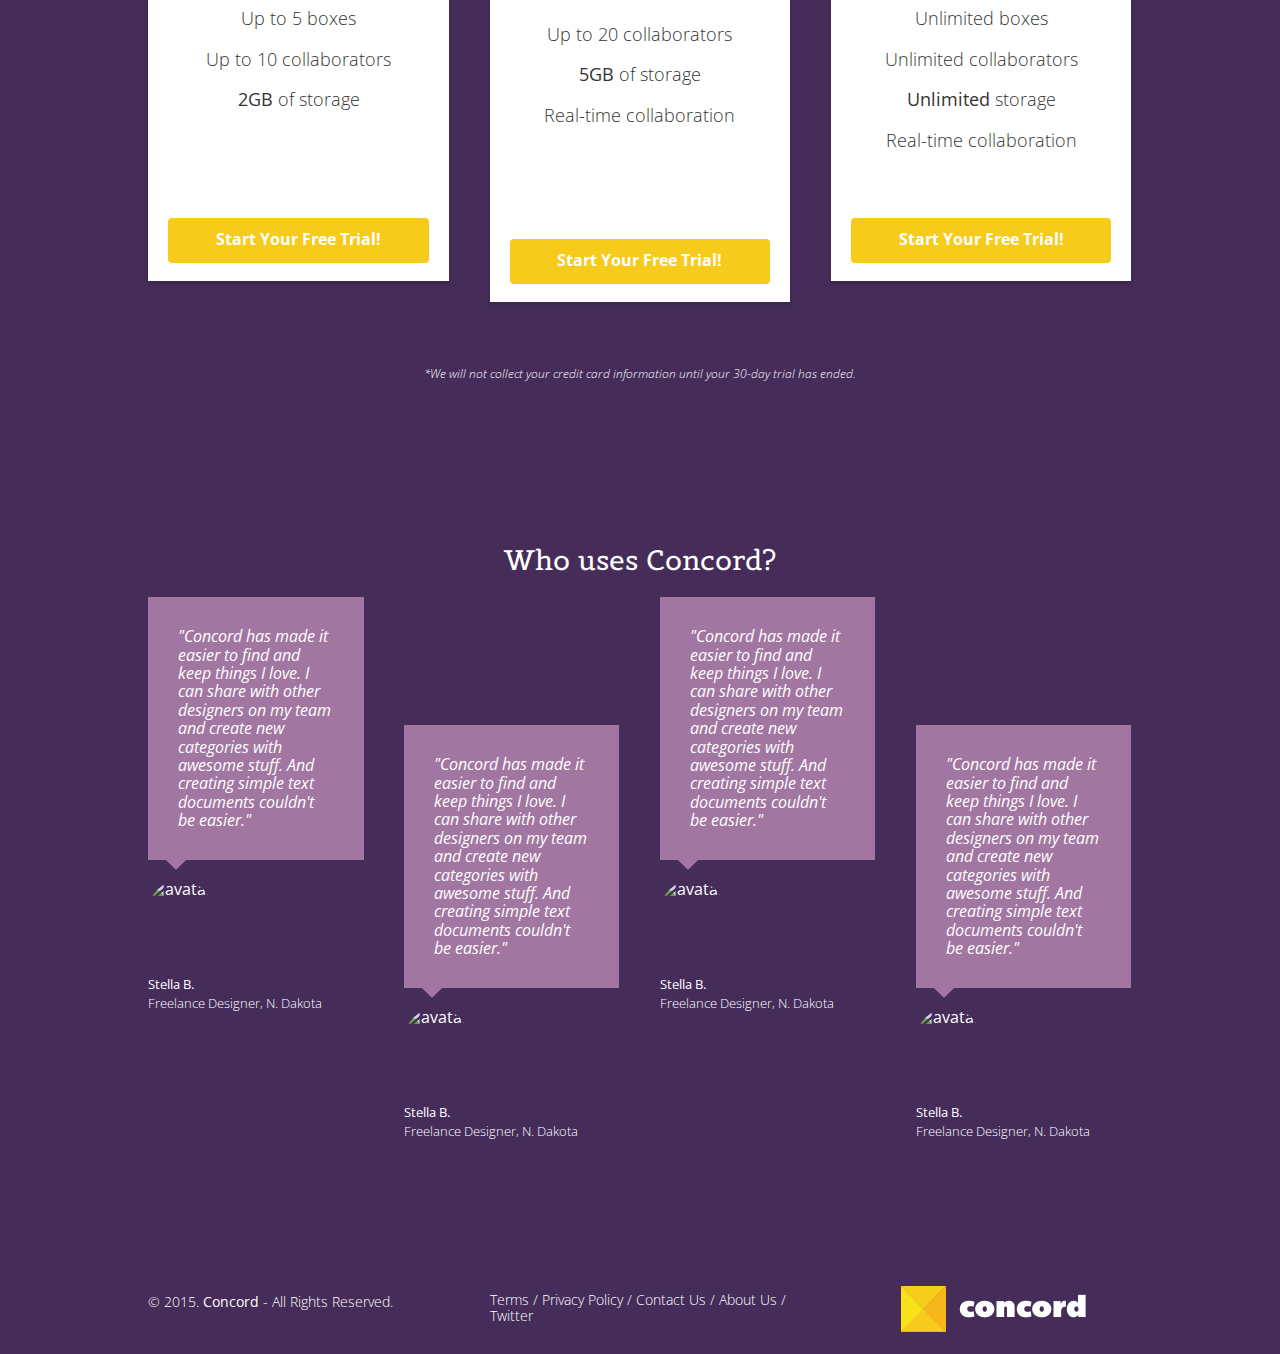
==== commit 019929b0: "Checkpoint 31 completed" ====
--- a/index.html
+++ b/index.html
@@ -36,8 +36,7 @@
       <h1 class="animated infinite fadeIn">Save, share and collaborate.</h1>
       <p>Concord lets you collect and sort information.<br/>Create simple notes, store images, and add links.</p>
       <a href="signup.html" class="btn">Start Your Free Trial!</a>
-      <img src="images/Screen Shot 2017-08-14 at 9.36.51 PM.png" alt="Concord" />
-      <img src="images/macbook pro retina.png" alt="Concord" />
+      <img src="images/Group 5.png" alt="Concord" />
     </div>
   </header>
 
@@ -48,17 +47,17 @@
       <li class="one-third">
         <i class="fa fa-file-o"></i>
         <h2>Create notes</h2>
-        <p>Using Markdown, you can create simple text-based documents to save and share. You can collaborate with others to write and edit content.</p>
+        <p>Create and collaborate with others to write and edit content.</p>
       </li>
       <li class="one-third">
         <i class="fa fa-picture-o"></i>
         <h2>Save images</h2>
-        <p>Are there images you find interesting enough to save? Now you have a way to organize and store those within Concord.</p>
+        <p>Organize and store your favorite images within the dashboard.</p>
       </li>
       <li class="one-third">
         <i class="fa fa-link"></i>
         <h2>Add links</h2>
-        <p>Forget bookmarking sites in your browser. With blocbox, you can add links, group them and view them from any computer.</p>
+        <p>Group them and view them from any device with Concord.</p>
       </li>
     </ul>
   </section>
@@ -118,7 +117,6 @@
  <section class="testimonials">
    <div class="container">
      <h2>Who uses Concord?</h2>
-     <p>Concord has more than 100,000 satisfied users storing and collaborating<br/> with teams across the world. Here's what a few have to say:</p>
    </div>
    <ul class="container">
      <li class="one-fourth">
@@ -154,10 +152,6 @@
 
 </main>
 
-<h1>Start organizing your internet, today.</h1>
-<p>Save 25% off your next upgrade purchase!</p>
-<a href="signup.html" class="btn">Sign Up Now</a>
-
 <!-- Footer -->
 <footer>
   <div class="container footer-nav-block">
--- a/css/style.css
+++ b/css/style.css
@@ -145,6 +145,7 @@
   text-align: center;
   display:block;
   position:relative;
+  background: #452C59;
 }
 .benefits ul {
   margin: 0 auto;
@@ -153,21 +154,22 @@
 .benefits ul li {
   list-style-type: none;
   display: inline-block;
+  color: #FFFFFF;
 }
 .benefits i {
-  color:#452C59;
+  color:#FFFFFF;
   font-size:60px;
   margin:0;
   vertical-align: middle;
 }
 .benefits h2 {
-  color:#452C59;
+  color:#FFFFFF;
 }
 
 /* PRICING */
 .pricing {
-  background: #5E3E6E url("../images/background.png") top center no-repeat;
-  background: url("../images/background.png") top center no-repeat, linear-gradient(206deg, #5E3E6E 0%, #5E3E6E 94%);
+  background: #452C59 url("../images/background.png") top center no-repeat;
+  background: url("../images/background.png") top center no-repeat, linear-gradient(206deg, #452C59 0%, #452C59 94%);
   background-size:cover;
   text-align: center;
   padding:4em 0;
@@ -199,7 +201,8 @@
   font-family: 'Open Sans', sans-serif;
   font-weight: 600;
   text-transform: uppercase;
-  background: #E2E2E2;
+  color: #FFFFFF;
+  background: #B20170;
   box-shadow: 0px 1px 2px 0px rgba(0,0,0,0.40);
   left:0;
   right:0;
@@ -213,7 +216,7 @@
   font-size:50px;
   font-weight: normal;
   margin:40px 0 10px;
-  color:#5E3E6E;
+  color:#000000;
 }
 .box h4 span {
   font-size:32px;
@@ -250,13 +253,15 @@
   padding:4em 0;
   text-align: center;
   position: relative;
-  top: 20px;
+  top: 0px;
+  background: #452C59;
 }
 .testimonials h2 {
-  color:#3498DB;
+  color:#FFFFFF;
 }
 .testimonials ul li {
   list-style-type: none;
+  color: #FFFFFF;
 
 }
 .testimonials blockquote {
@@ -298,3 +303,51 @@
   font-size:13px;
   margin-top: 30px;
 }
+
+/* FOOTER */
+footer {
+  background-color: #5E3E6E;
+  color: #FFFFFF;
+  height: 150px;
+  position: relative;
+  overflow: hidden;
+  z-index: 0;
+}
+footer p, footer nav ul {
+  font-size:14px;
+  font-weight:100;
+  text-align: center;
+  margin: 10px auto 0;
+}
+footer nav ul li {
+  list-style-type: none;
+  display: inline;
+}
+footer nav ul li a {
+  color:#FFFFFF;
+  text-decoration: none;
+}
+footer .right-footer-block {
+  background-color: transparent;
+}
+footer .logo{
+  padding: 2.35em 0;
+  margin: 0 auto;
+  display: block;
+}
+
+@media (min-width: 992px){
+   footer{
+     background-color: #452C59;
+     background-image: linear-gradient(to left,
+        #452C59 0%, #452C59 33.33337%, #452C59 33.33337%, #452C59 100%);
+     height: 100px;
+   }
+   footer p, footer nav ul{
+     padding: 2em 0;
+     text-align: left;
+   }
+   footer .logo{
+     padding: 2em 0 2em 1.5em;
+   }
+ }
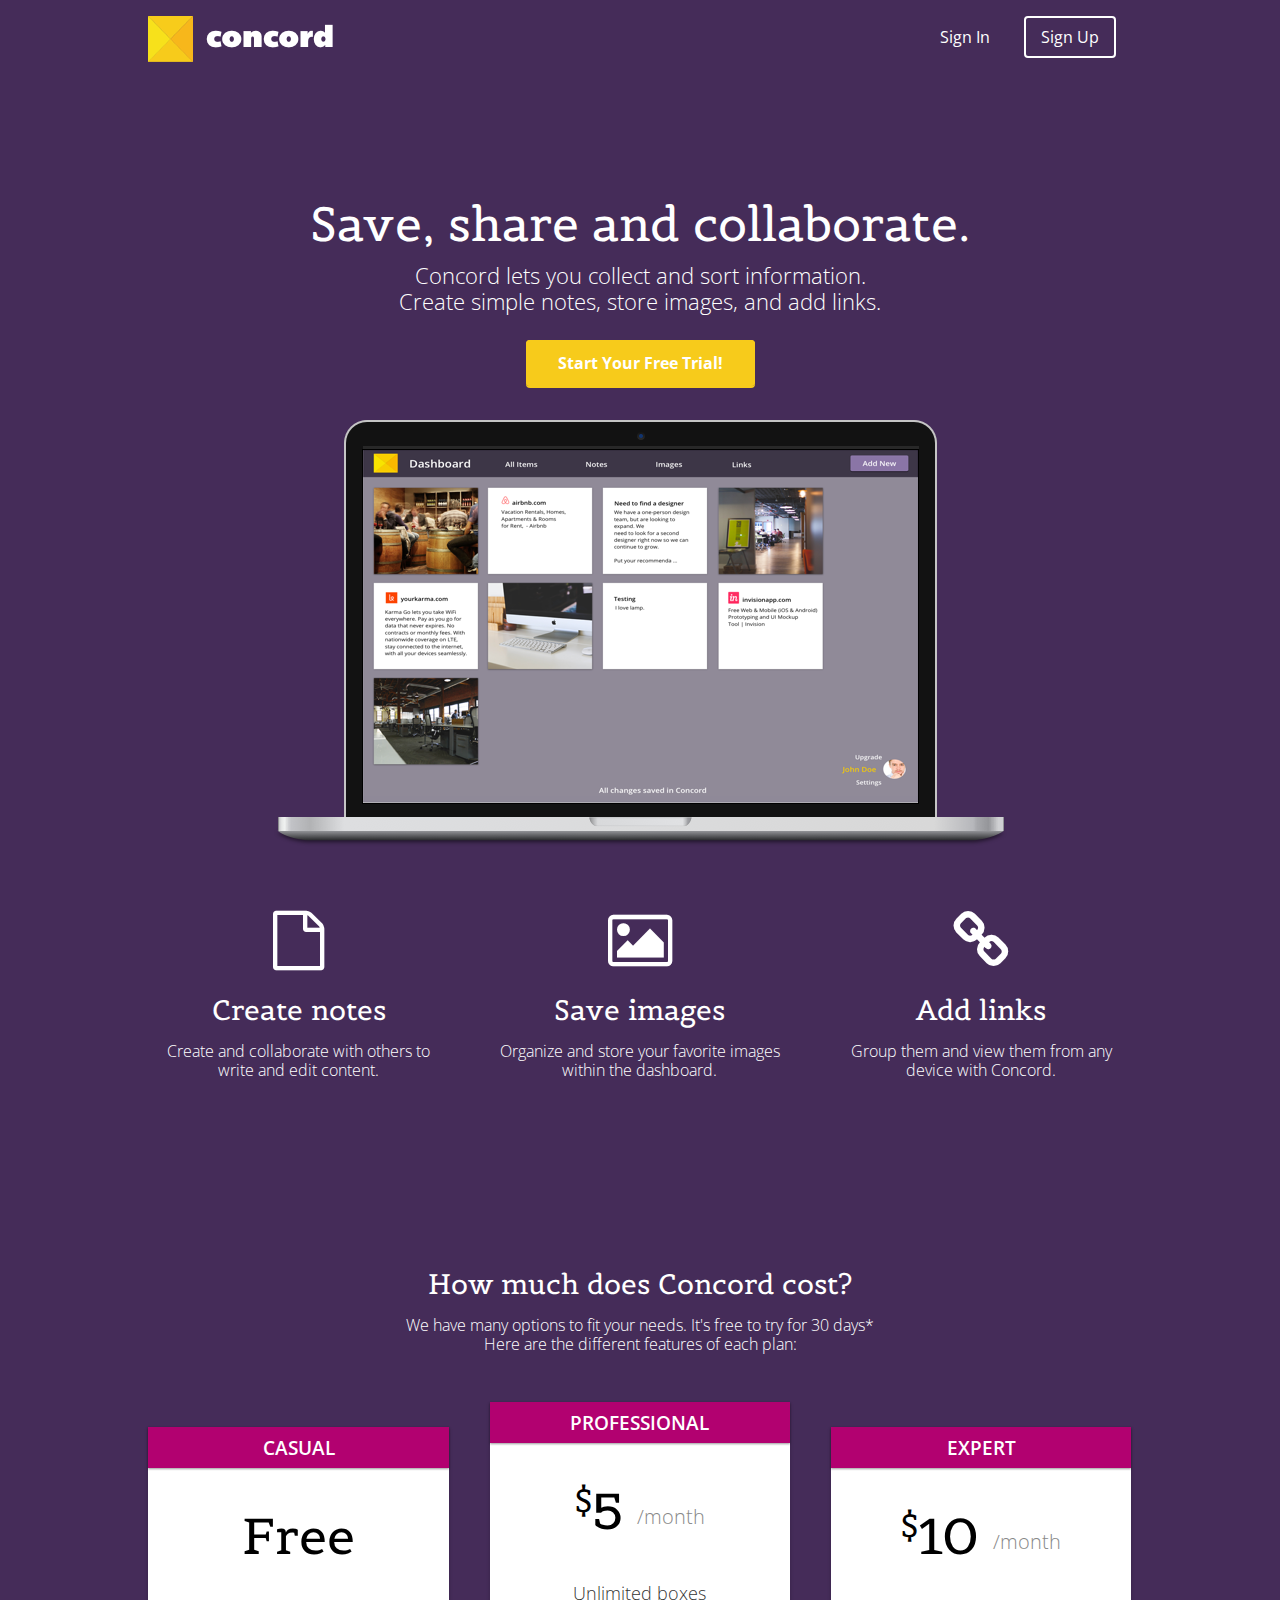
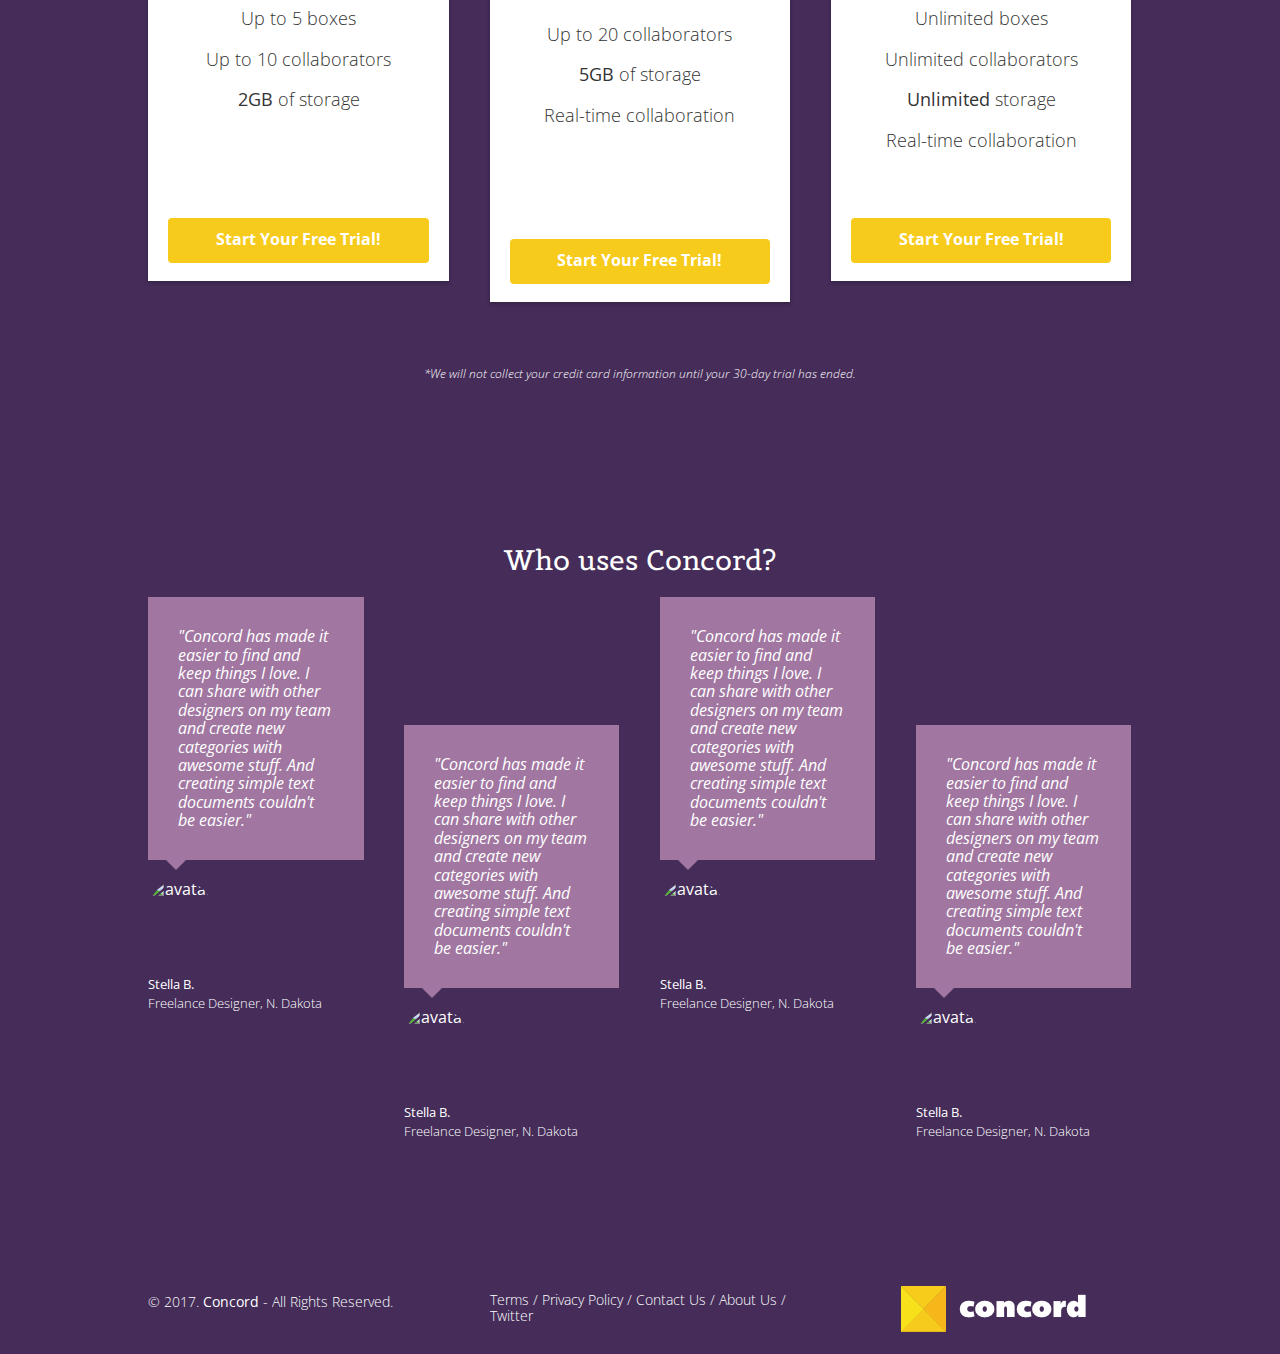
==== commit f17eb210: "Homepage styling two completed" ====
--- a/index.html
+++ b/index.html
@@ -156,7 +156,7 @@
 <footer>
   <div class="container footer-nav-block">
       <div class="left-footer-block one-third">
-        <p class="copyright-block">&copy; 2015. <strong>Concord</strong> - All Rights Reserved.</p>
+        <p class="copyright-block">&copy; 2017. <strong>Concord</strong> - All Rights Reserved.</p>
       </div>
       <nav class="link-block middle-footer-block one-third">
         <ul>
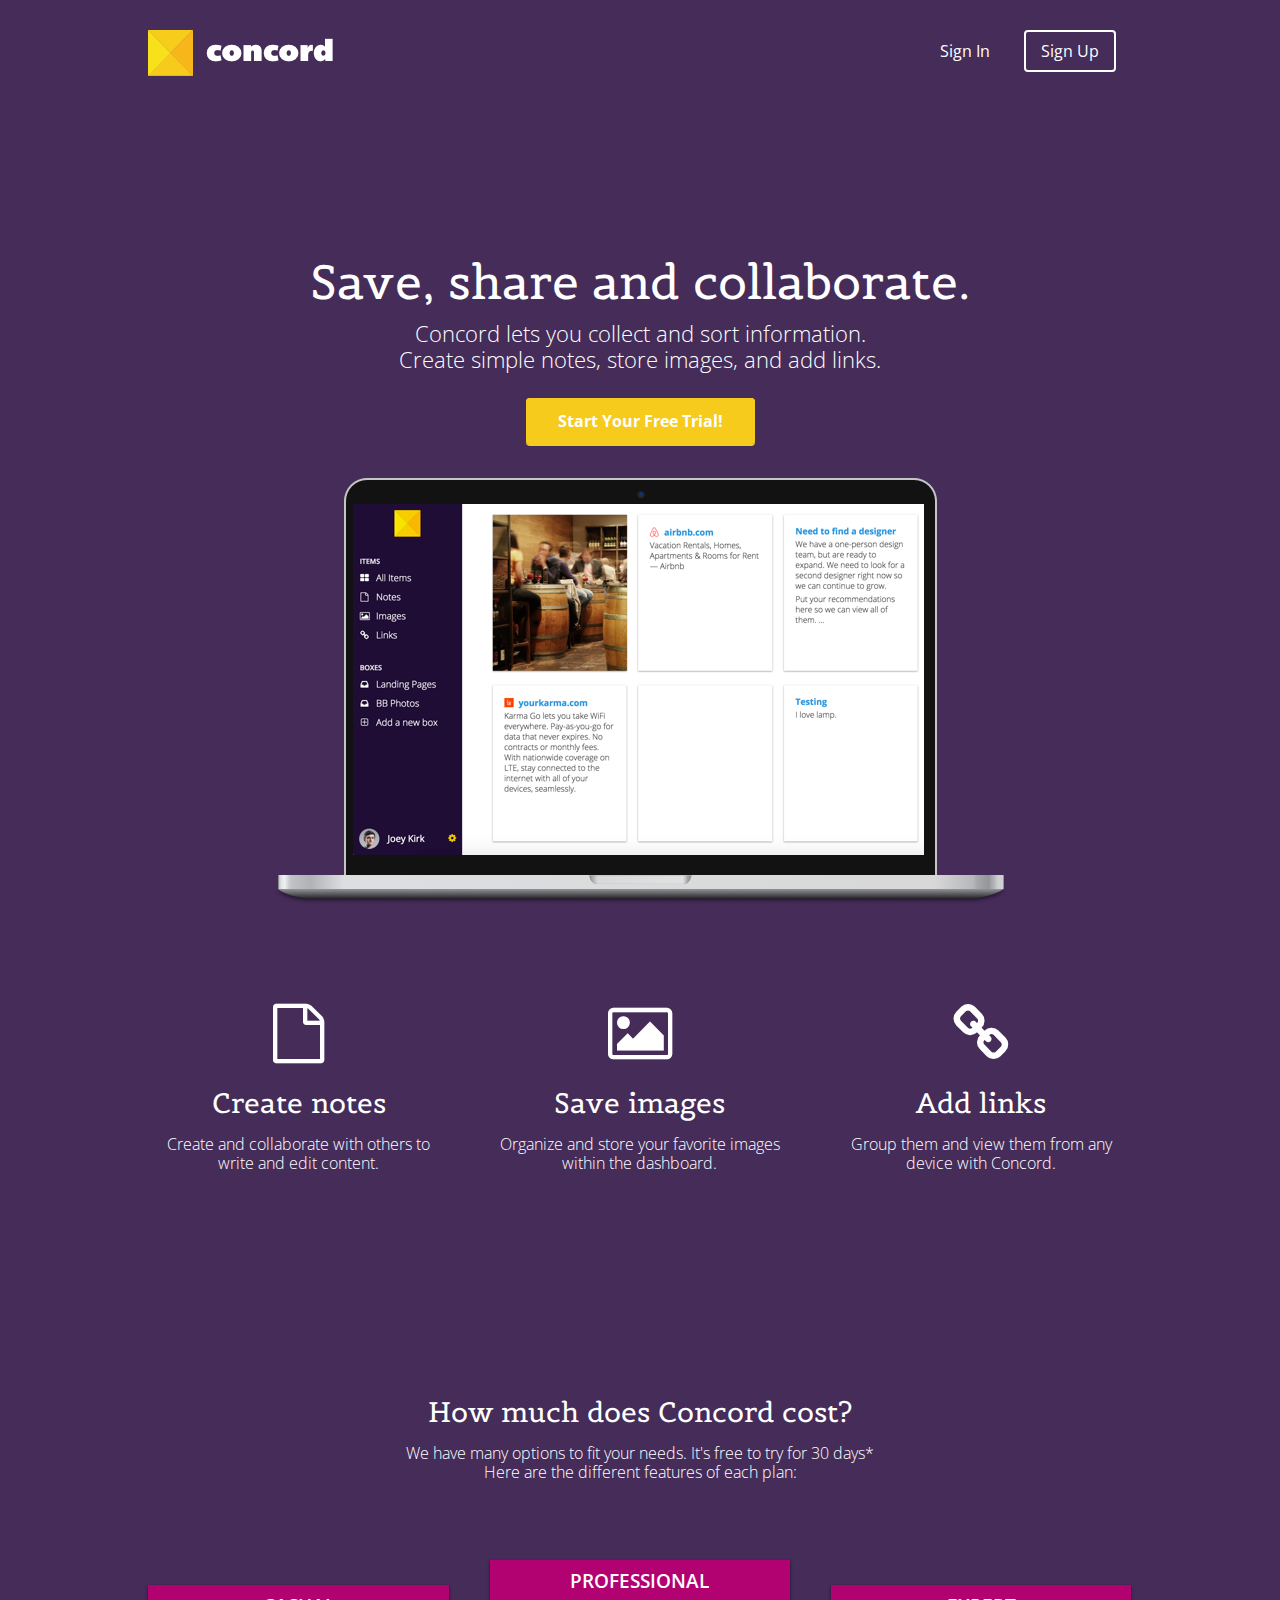
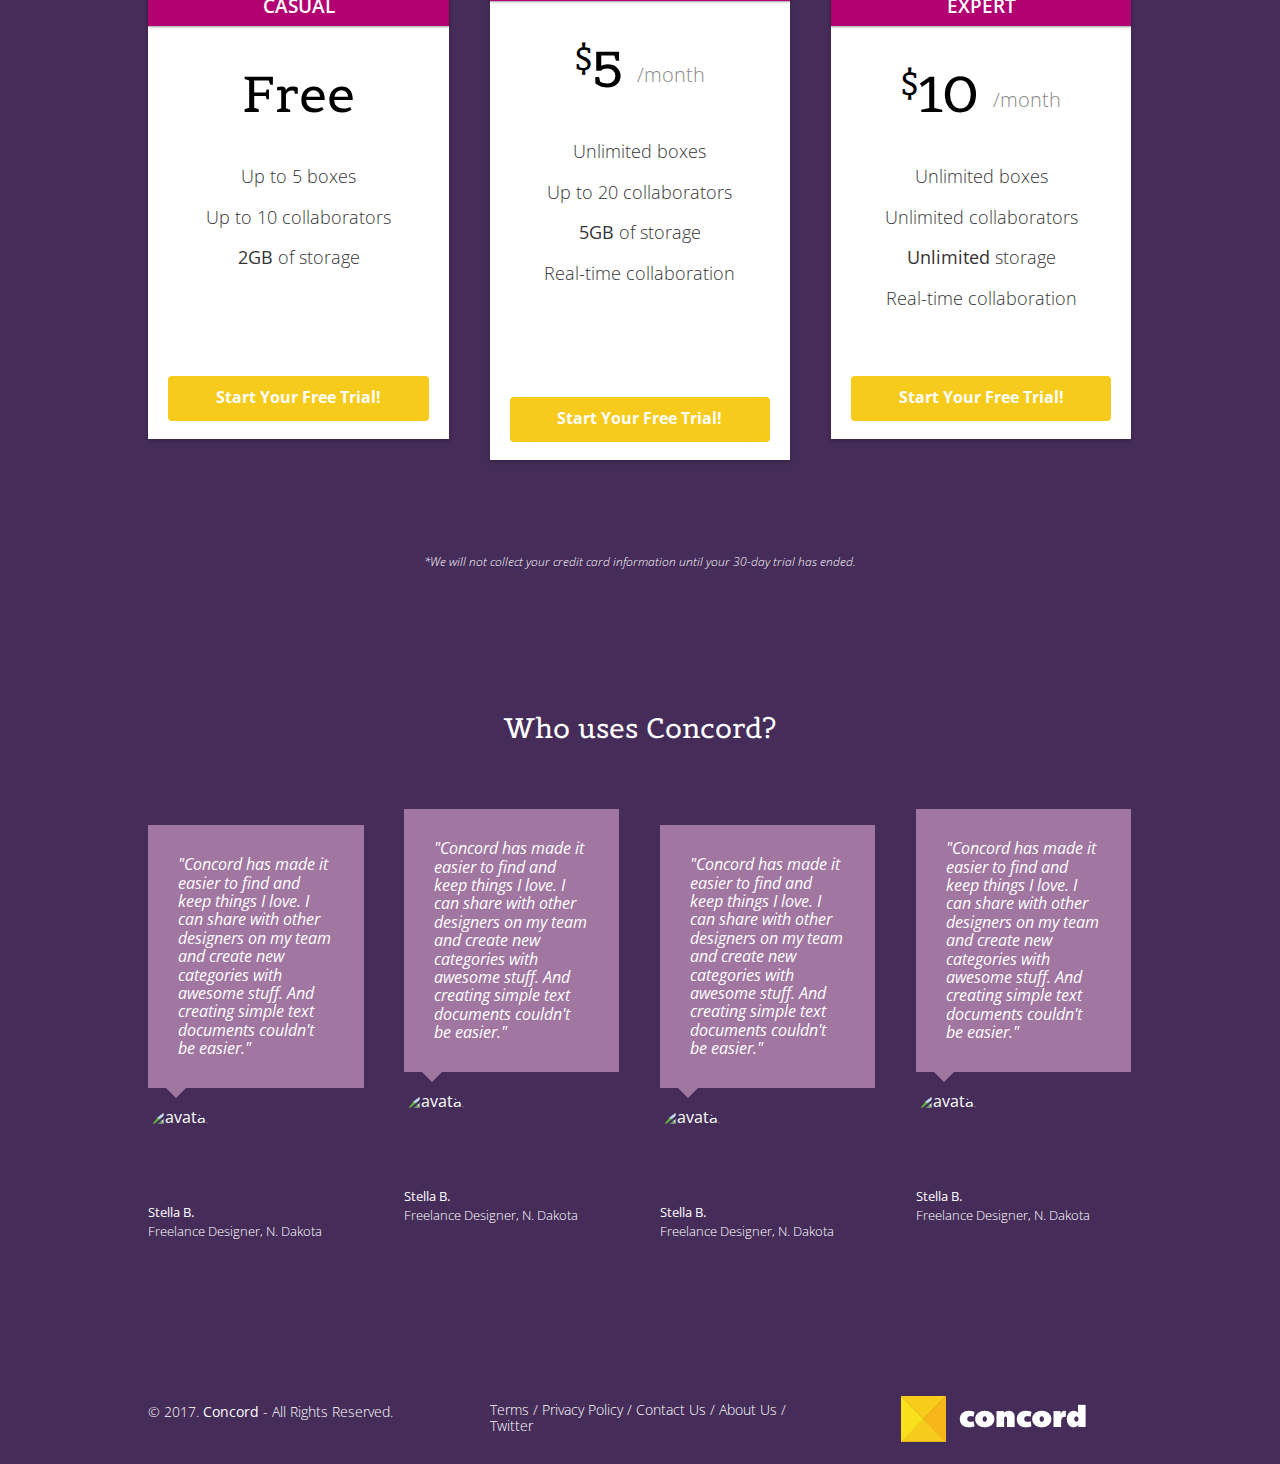
==== commit c0ed1314: "Final Push, Deploying Blocbox" ====
--- a/index.html
+++ b/index.html
@@ -36,7 +36,7 @@
       <h1 class="animated infinite fadeIn">Save, share and collaborate.</h1>
       <p>Concord lets you collect and sort information.<br/>Create simple notes, store images, and add links.</p>
       <a href="signup.html" class="btn">Start Your Free Trial!</a>
-      <img src="images/Group 5.png" alt="Concord" />
+      <img src="images/Group 7edit.png" alt="Concord" />
     </div>
   </header>
 
--- a/css/style.css
+++ b/css/style.css
@@ -67,6 +67,7 @@
 @media (min-width: 1024px) {
   .container {
     width: 1024px;
+    padding: 30px
   }
 }
 
@@ -146,6 +147,7 @@
   display:block;
   position:relative;
   background: #452C59;
+  padding: 5px;
 }
 .benefits ul {
   margin: 0 auto;
@@ -250,10 +252,9 @@
 
 /* TESTIMONIALS */
 .testimonials {
-  padding:4em 0;
+  margin: -1em;
+  padding: 0px;
   text-align: center;
-  position: relative;
-  top: 0px;
   background: #452C59;
 }
 .testimonials h2 {
@@ -342,6 +343,7 @@
      background-image: linear-gradient(to left,
         #452C59 0%, #452C59 33.33337%, #452C59 33.33337%, #452C59 100%);
      height: 100px;
+     padding: 30px
    }
    footer p, footer nav ul{
      padding: 2em 0;
@@ -351,3 +353,264 @@
      padding: 2em 0 2em 1.5em;
    }
  }
+
+ /* DASHBOARD */
+ .dashboard {
+   background:#FFFFFF;
+ }
+ .left-nav {
+   height:100%;
+   width:280px;
+   color: #FFFFFF;
+   background: #1F0E34;
+   background-image: linear-gradient(206deg, #1F0E34 0%, #1F0E34 94%);
+   float:left;
+   position:absolute;
+   -webkit-transition: all 0.3s ease-in-out;
+   -moz-transition: all 0.3s ease-in-out;
+   -o-transition: all 0.3s ease-in-out;
+   transition: all 0.3s ease-in-out;
+   transform: translate(-280px,0);
+     -webkit-transform: translate(-280px,0); /** Chrome & Safari **/
+     -o-transform: translate(-280px,0); /** Opera **/
+     -moz-transform: translate(-280px,0); /** Firefox **/
+ }
+ .left-nav.open {
+  display:block;
+  width:280px;
+  -webkit-transition: all 0.3s ease-in-out;
+  -moz-transition: all 0.3s ease-in-out;
+  -o-transition: all 0.3s ease-in-out;
+  transition: all 0.3s ease-in-out;
+  transform: translate(0,0);
+    -webkit-transform: translate(0,0); /** Chrome & Safari **/
+    -o-transform: translate(0,0); /** Opera **/
+    -moz-transform: translate(0,0); /** Firefox **/
+    z-index: 100;
+}
+.hamburger {
+  position:absolute;
+  z-index: 1000;
+  background:#F7CB1B;
+  color:#FFF;
+  text-decoration: none;
+  font-size: 22px;
+  padding: 10px 15px;
+  border-radius: 4px;
+  left: 5px;
+  top: 15px;
+}
+@media (min-width:992px) {
+   .left-nav {
+     height: 100vh;
+     width:14.66666667%;
+     color:#FFFFFF;
+     background: #1F0E34;
+     background-image: linear-gradient(206deg, #1F0E34 0%, #1F0E34 94%);
+     float:left;
+     position: fixed;
+     display:block;
+     transform: translate(0,0);
+     -webkit-transform: translate(0,0); /** Chrome & Safari **/
+     -o-transform: translate(0,0); /** Opera **/
+     -moz-transform: translate(0,0); /** Firefox **/
+   }
+   .left-nav.open {
+     width:14.66666667%;
+     transform: translate(0,0);
+     -webkit-transform: translate(0,0); /** Chrome & Safari **/
+     -o-transform: translate(0,0); /** Opera **/
+     -moz-transform: translate(0,0); /** Firefox **/
+   }
+   .hamburger {
+     display:none;
+   }
+ }
+ .left-nav .site-logo {
+   padding:20px 0;
+   background:#1F0E34;
+   display:block;
+   text-align: center;
+ }
+ .left-nav .items {
+   padding:0 6%;
+ }
+ .left-nav .items p {
+   font-weight: 600;
+   text-transform: uppercase;
+   font-size: 12px;
+   color: #E2E2E2;
+   line-height: 15px;
+ }
+ .left-nav .items ul {
+   margin:0 0 40px;
+   padding:0;
+ }
+ .left-nav .items ul li {
+   list-style-type: none;
+   margin-bottom: 15px;
+ }
+ .left-nav .items ul li a {
+   color:#FFFFFF;
+   text-decoration: none;
+   font-weight: 100;
+ }
+ .left-nav .items ul li a i {
+   width:16px;
+   text-align: center;
+   margin-right:8px;
+ }
+
+ /* LEFT NAVBAR SETTINGS */
+.left-nav .settings {
+  position:absolute;
+  background:#1F0E34;
+  width:100%;
+  bottom:0;
+  left:0;
+  right:0;
+  padding:10px 0;
+}
+.left-nav .settings img {
+  height:35px;
+  width:35px;
+  border-radius: 50%;
+  margin-left:10px;
+  display: inline-block;
+}
+.left-nav .settings p {
+  display: inline-block;
+  vertical-align: top;
+  padding-top: 8px;
+  font-weight: 400;
+  margin:0 0 0 10px;
+}
+.left-nav .settings a {
+  color:#F7CB1B;
+  text-decoration: none;
+  text-align: right;
+  float: right;
+  margin-right:10px;
+  margin-top:8px;
+}
+
+/* CONTENT */
+.content {
+  padding:6em 1% 1.5em;
+  float:right;
+  width:98%;
+  position: relative;
+}
+.content .header {
+  margin:0 1% 20px;
+}
+.content .header h1 {
+  font-family: "Open Sans", Helvetica, Arial, sans-serif;
+  font-weight: 100;
+  margin:0 0 30px;
+  font-size: 36px;
+  color: #1F0E34;
+  line-height: 44px;
+  float: left;
+  display:inline-block;
+}
+.content .header > a {
+  float:right;
+}
+.content-item {
+  width:96%;
+  margin:0 2% 25px;
+  float:left;
+  display:block;
+
+}
+.item-box {
+  display:block;
+  height:230px;
+  background: #FFFFFF;
+  box-shadow: 0px 1px 3px 0px rgba(0,0,0,0.40);
+  position: relative;
+  overflow: hidden;
+  padding:20px;
+}
+
+/* Larger Mobile Devices */
+ @media (min-width:460px) {
+   .content {
+     padding:1.5em 1%;
+     float:right;
+     width:90%;
+     position: relative;
+   }
+   .content-item {
+     width:46%;
+     margin:0 2% 25px;
+     float:left;
+     display:block;
+   }
+ }
+/* Tablets */
+ @media (min-width:768px) {
+   .content {
+     padding:1.5em 5%;
+     float:right;
+     width:90%;
+     position: relative;
+   }
+   .content > .container {
+     width:700px;
+   }
+   .content-item {
+     width:31.33333%;
+     margin:0 1% 25px;
+   }
+ }
+/* Laptops and Desktops */
+ @media (min-width:992px) {
+   .content {
+     padding:1.5em 1%;
+     float:right;
+     width:83.33333333%;
+     position: relative;
+   }
+   .content > .container {
+     width:auto;
+   }
+   .content-item {
+     width:23%;
+     margin:0 1% 25px;
+   }
+ }
+
+ .item-box > img {
+    position:absolute;
+    height:100%;
+    width:auto;
+    top:0;
+    left:0;
+    right:0;
+  }
+  .item-box h2 {
+    font-family: 'Open Sans', Helvetica, Arial, sans-serif;
+    font-weight: 700;
+    font-size: 15px;
+    line-height: 17px;
+    margin:0;
+  }
+  .item-box h2 a {
+    color: #3498DB;
+    text-decoration: none;
+  }
+  .item-box h2 img {
+    width:16px;
+    height:16px;
+    position:relative;
+    top:2px;
+    margin-right:5px;
+  }
+  .item-box p {
+    font-size: 14px;
+    color: #333333;
+    line-height: 18px;
+    margin:5px 0 0;
+  }
